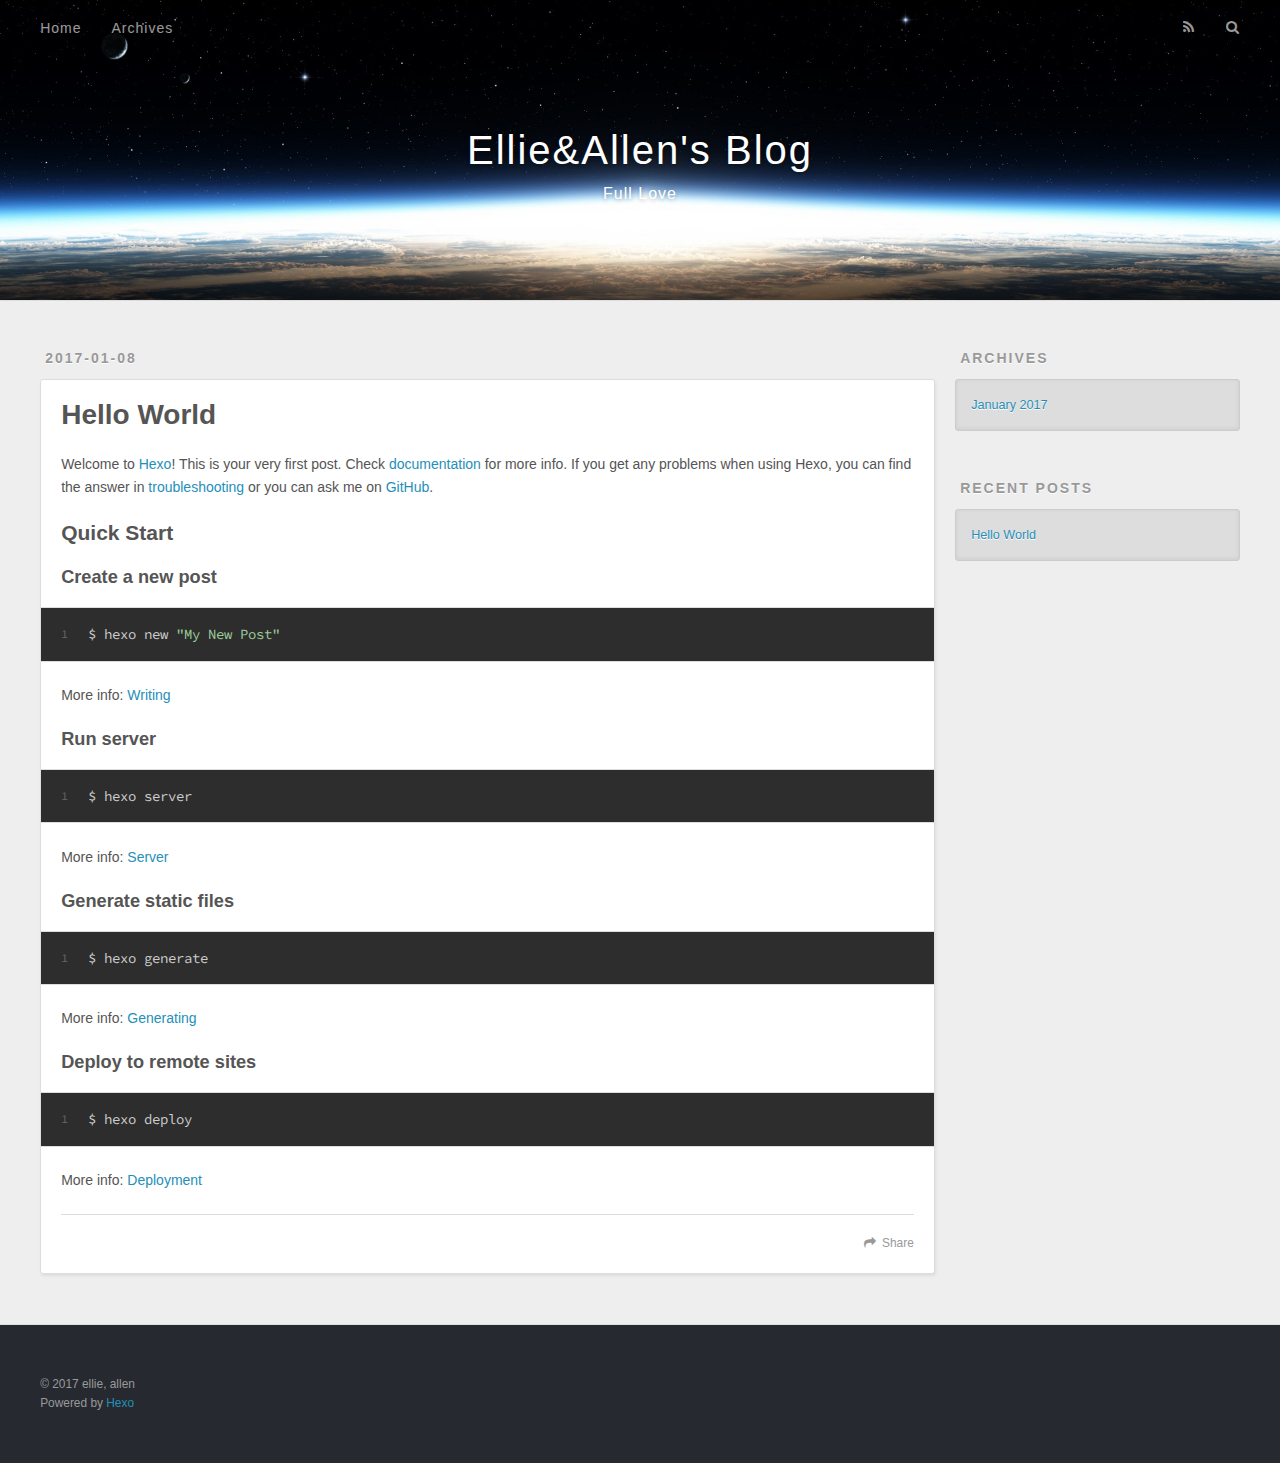
==== index.html @ e66a101f "Site updated: 2017-01-10 18:37:22" ====
<!DOCTYPE html>
<html>
<head>
  <meta charset="utf-8">
  
  <title>Ellie&amp;Allen&#39;s Blog</title>
  <meta name="viewport" content="width=device-width, initial-scale=1, maximum-scale=1">
  <meta property="og:type" content="website">
<meta property="og:title" content="Ellie&Allen's Blog">
<meta property="og:url" content="http://yoursite.com/index.html">
<meta property="og:site_name" content="Ellie&Allen's Blog">
<meta name="twitter:card" content="summary">
<meta name="twitter:title" content="Ellie&Allen's Blog">
  
    <link rel="alternate" href="/atom.xml" title="Ellie&amp;Allen&#39;s Blog" type="application/atom+xml">
  
  
    <link rel="icon" href="/favicon.png">
  
  
    <link href="//fonts.googleapis.com/css?family=Source+Code+Pro" rel="stylesheet" type="text/css">
  
  <link rel="stylesheet" href="/css/style.css">
  

</head>

<body>
  <div id="container">
    <div id="wrap">
      <header id="header">
  <div id="banner"></div>
  <div id="header-outer" class="outer">
    <div id="header-title" class="inner">
      <h1 id="logo-wrap">
        <a href="/" id="logo">Ellie&amp;Allen&#39;s Blog</a>
      </h1>
      
        <h2 id="subtitle-wrap">
          <a href="/" id="subtitle">Full Love</a>
        </h2>
      
    </div>
    <div id="header-inner" class="inner">
      <nav id="main-nav">
        <a id="main-nav-toggle" class="nav-icon"></a>
        
          <a class="main-nav-link" href="/">Home</a>
        
          <a class="main-nav-link" href="/archives">Archives</a>
        
      </nav>
      <nav id="sub-nav">
        
          <a id="nav-rss-link" class="nav-icon" href="/atom.xml" title="RSS Feed"></a>
        
        <a id="nav-search-btn" class="nav-icon" title="Search"></a>
      </nav>
      <div id="search-form-wrap">
        <form action="//google.com/search" method="get" accept-charset="UTF-8" class="search-form"><input type="search" name="q" results="0" class="search-form-input" placeholder="Search"><button type="submit" class="search-form-submit">&#xF002;</button><input type="hidden" name="sitesearch" value="http://yoursite.com"></form>
      </div>
    </div>
  </div>
</header>
      <div class="outer">
        <section id="main">
  
    <article id="post-hello-world" class="article article-type-post" itemscope itemprop="blogPost">
  <div class="article-meta">
    <a href="/2017/01/08/hello-world/" class="article-date">
  <time datetime="2017-01-08T15:16:52.842Z" itemprop="datePublished">2017-01-08</time>
</a>
    
  </div>
  <div class="article-inner">
    
    
      <header class="article-header">
        
  
    <h1 itemprop="name">
      <a class="article-title" href="/2017/01/08/hello-world/">Hello World</a>
    </h1>
  

      </header>
    
    <div class="article-entry" itemprop="articleBody">
      
        <p>Welcome to <a href="https://hexo.io/" target="_blank" rel="external">Hexo</a>! This is your very first post. Check <a href="https://hexo.io/docs/" target="_blank" rel="external">documentation</a> for more info. If you get any problems when using Hexo, you can find the answer in <a href="https://hexo.io/docs/troubleshooting.html" target="_blank" rel="external">troubleshooting</a> or you can ask me on <a href="https://github.com/hexojs/hexo/issues" target="_blank" rel="external">GitHub</a>.</p>
<h2 id="Quick-Start"><a href="#Quick-Start" class="headerlink" title="Quick Start"></a>Quick Start</h2><h3 id="Create-a-new-post"><a href="#Create-a-new-post" class="headerlink" title="Create a new post"></a>Create a new post</h3><figure class="highlight bash"><table><tr><td class="gutter"><pre><div class="line">1</div></pre></td><td class="code"><pre><div class="line">$ hexo new <span class="string">"My New Post"</span></div></pre></td></tr></table></figure>
<p>More info: <a href="https://hexo.io/docs/writing.html" target="_blank" rel="external">Writing</a></p>
<h3 id="Run-server"><a href="#Run-server" class="headerlink" title="Run server"></a>Run server</h3><figure class="highlight bash"><table><tr><td class="gutter"><pre><div class="line">1</div></pre></td><td class="code"><pre><div class="line">$ hexo server</div></pre></td></tr></table></figure>
<p>More info: <a href="https://hexo.io/docs/server.html" target="_blank" rel="external">Server</a></p>
<h3 id="Generate-static-files"><a href="#Generate-static-files" class="headerlink" title="Generate static files"></a>Generate static files</h3><figure class="highlight bash"><table><tr><td class="gutter"><pre><div class="line">1</div></pre></td><td class="code"><pre><div class="line">$ hexo generate</div></pre></td></tr></table></figure>
<p>More info: <a href="https://hexo.io/docs/generating.html" target="_blank" rel="external">Generating</a></p>
<h3 id="Deploy-to-remote-sites"><a href="#Deploy-to-remote-sites" class="headerlink" title="Deploy to remote sites"></a>Deploy to remote sites</h3><figure class="highlight bash"><table><tr><td class="gutter"><pre><div class="line">1</div></pre></td><td class="code"><pre><div class="line">$ hexo deploy</div></pre></td></tr></table></figure>
<p>More info: <a href="https://hexo.io/docs/deployment.html" target="_blank" rel="external">Deployment</a></p>

      
    </div>
    <footer class="article-footer">
      <a data-url="http://yoursite.com/2017/01/08/hello-world/" data-id="cixrd84s40000ako0neqao3ib" class="article-share-link">Share</a>
      
      
    </footer>
  </div>
  
</article>


  

</section>
        
          <aside id="sidebar">
  
    

  
    

  
    
  
    
  <div class="widget-wrap">
    <h3 class="widget-title">Archives</h3>
    <div class="widget">
      <ul class="archive-list"><li class="archive-list-item"><a class="archive-list-link" href="/archives/2017/01/">January 2017</a></li></ul>
    </div>
  </div>


  
    
  <div class="widget-wrap">
    <h3 class="widget-title">Recent Posts</h3>
    <div class="widget">
      <ul>
        
          <li>
            <a href="/2017/01/08/hello-world/">Hello World</a>
          </li>
        
      </ul>
    </div>
  </div>

  
</aside>
        
      </div>
      <footer id="footer">
  
  <div class="outer">
    <div id="footer-info" class="inner">
      &copy; 2017 ellie, allen<br>
      Powered by <a href="http://hexo.io/" target="_blank">Hexo</a>
    </div>
  </div>
</footer>
    </div>
    <nav id="mobile-nav">
  
    <a href="/" class="mobile-nav-link">Home</a>
  
    <a href="/archives" class="mobile-nav-link">Archives</a>
  
</nav>
    

<script src="//ajax.googleapis.com/ajax/libs/jquery/2.0.3/jquery.min.js"></script>


  <link rel="stylesheet" href="/fancybox/jquery.fancybox.css">
  <script src="/fancybox/jquery.fancybox.pack.js"></script>


<script src="/js/script.js"></script>

  </div>
</body>
</html>
---- css/style.css ----
body {
  width: 100%;
}
body:before,
body:after {
  content: "";
  display: table;
}
body:after {
  clear: both;
}
html,
body,
div,
span,
applet,
object,
iframe,
h1,
h2,
h3,
h4,
h5,
h6,
p,
blockquote,
pre,
a,
abbr,
acronym,
address,
big,
cite,
code,
del,
dfn,
em,
img,
ins,
kbd,
q,
s,
samp,
small,
strike,
strong,
sub,
sup,
tt,
var,
dl,
dt,
dd,
ol,
ul,
li,
fieldset,
form,
label,
legend,
table,
caption,
tbody,
tfoot,
thead,
tr,
th,
td {
  margin: 0;
  padding: 0;
  border: 0;
  outline: 0;
  font-weight: inherit;
  font-style: inherit;
  font-family: inherit;
  font-size: 100%;
  vertical-align: baseline;
}
body {
  line-height: 1;
  color: #000;
  background: #fff;
}
ol,
ul {
  list-style: none;
}
table {
  border-collapse: separate;
  border-spacing: 0;
  vertical-align: middle;
}
caption,
th,
td {
  text-align: left;
  font-weight: normal;
  vertical-align: middle;
}
a img {
  border: none;
}
input,
button {
  margin: 0;
  padding: 0;
}
input::-moz-focus-inner,
button::-moz-focus-inner {
  border: 0;
  padding: 0;
}
@font-face {
  font-family: FontAwesome;
  font-style: normal;
  font-weight: normal;
  src: url("fonts/fontawesome-webfont.eot?v=#4.0.3");
  src: url("fonts/fontawesome-webfont.eot?#iefix&v=#4.0.3") format("embedded-opentype"), url("fonts/fontawesome-webfont.woff?v=#4.0.3") format("woff"), url("fonts/fontawesome-webfont.ttf?v=#4.0.3") format("truetype"), url("fonts/fontawesome-webfont.svg#fontawesomeregular?v=#4.0.3") format("svg");
}
html,
body,
#container {
  height: 100%;
}
body {
  background: #eee;
  font: 14px "Helvetica Neue", Helvetica, Arial, sans-serif;
  -webkit-text-size-adjust: 100%;
}
.outer {
  max-width: 1220px;
  margin: 0 auto;
  padding: 0 20px;
}
.outer:before,
.outer:after {
  content: "";
  display: table;
}
.outer:after {
  clear: both;
}
.inner {
  display: inline;
  float: left;
  width: 98.33333333333333%;
  margin: 0 0.833333333333333%;
}
.left,
.alignleft {
  float: left;
}
.right,
.alignright {
  float: right;
}
.clear {
  clear: both;
}
#container {
  position: relative;
}
.mobile-nav-on {
  overflow: hidden;
}
#wrap {
  height: 100%;
  width: 100%;
  position: absolute;
  top: 0;
  left: 0;
  -webkit-transition: 0.2s ease-out;
  -moz-transition: 0.2s ease-out;
  -ms-transition: 0.2s ease-out;
  transition: 0.2s ease-out;
  z-index: 1;
  background: #eee;
}
.mobile-nav-on #wrap {
  left: 280px;
}
@media screen and (min-width: 768px) {
  #main {
    display: inline;
    float: left;
    width: 73.33333333333333%;
    margin: 0 0.833333333333333%;
  }
}
.article-date,
.article-category-link,
.archive-year,
.widget-title {
  text-decoration: none;
  text-transform: uppercase;
  letter-spacing: 2px;
  color: #999;
  margin-bottom: 1em;
  margin-left: 5px;
  line-height: 1em;
  text-shadow: 0 1px #fff;
  font-weight: bold;
}
.article-inner,
.archive-article-inner {
  background: #fff;
  -webkit-box-shadow: 1px 2px 3px #ddd;
  box-shadow: 1px 2px 3px #ddd;
  border: 1px solid #ddd;
  border-radius: 3px;
}
.article-entry h1,
.widget h1 {
  font-size: 2em;
}
.article-entry h2,
.widget h2 {
  font-size: 1.5em;
}
.article-entry h3,
.widget h3 {
  font-size: 1.3em;
}
.article-entry h4,
.widget h4 {
  font-size: 1.2em;
}
.article-entry h5,
.widget h5 {
  font-size: 1em;
}
.article-entry h6,
.widget h6 {
  font-size: 1em;
  color: #999;
}
.article-entry hr,
.widget hr {
  border: 1px dashed #ddd;
}
.article-entry strong,
.widget strong {
  font-weight: bold;
}
.article-entry em,
.widget em,
.article-entry cite,
.widget cite {
  font-style: italic;
}
.article-entry sup,
.widget sup,
.article-entry sub,
.widget sub {
  font-size: 0.75em;
  line-height: 0;
  position: relative;
  vertical-align: baseline;
}
.article-entry sup,
.widget sup {
  top: -0.5em;
}
.article-entry sub,
.widget sub {
  bottom: -0.2em;
}
.article-entry small,
.widget small {
  font-size: 0.85em;
}
.article-entry acronym,
.widget acronym,
.article-entry abbr,
.widget abbr {
  border-bottom: 1px dotted;
}
.article-entry ul,
.widget ul,
.article-entry ol,
.widget ol,
.article-entry dl,
.widget dl {
  margin: 0 20px;
  line-height: 1.6em;
}
.article-entry ul ul,
.widget ul ul,
.article-entry ol ul,
.widget ol ul,
.article-entry ul ol,
.widget ul ol,
.article-entry ol ol,
.widget ol ol {
  margin-top: 0;
  margin-bottom: 0;
}
.article-entry ul,
.widget ul {
  list-style: disc;
}
.article-entry ol,
.widget ol {
  list-style: decimal;
}
.article-entry dt,
.widget dt {
  font-weight: bold;
}
#header {
  height: 300px;
  position: relative;
  border-bottom: 1px solid #ddd;
}
#header:before,
#header:after {
  content: "";
  position: absolute;
  left: 0;
  right: 0;
  height: 40px;
}
#header:before {
  top: 0;
  background: -webkit-linear-gradient(rgba(0,0,0,0.2), transparent);
  background: -moz-linear-gradient(rgba(0,0,0,0.2), transparent);
  background: -ms-linear-gradient(rgba(0,0,0,0.2), transparent);
  background: linear-gradient(rgba(0,0,0,0.2), transparent);
}
#header:after {
  bottom: 0;
  background: -webkit-linear-gradient(transparent, rgba(0,0,0,0.2));
  background: -moz-linear-gradient(transparent, rgba(0,0,0,0.2));
  background: -ms-linear-gradient(transparent, rgba(0,0,0,0.2));
  background: linear-gradient(transparent, rgba(0,0,0,0.2));
}
#header-outer {
  height: 100%;
  position: relative;
}
#header-inner {
  position: relative;
  overflow: hidden;
}
#banner {
  position: absolute;
  top: 0;
  left: 0;
  width: 100%;
  height: 100%;
  background: url("images/banner.jpg") center #000;
  -webkit-background-size: cover;
  -moz-background-size: cover;
  background-size: cover;
  z-index: -1;
}
#header-title {
  text-align: center;
  height: 40px;
  position: absolute;
  top: 50%;
  left: 0;
  margin-top: -20px;
}
#logo,
#subtitle {
  text-decoration: none;
  color: #fff;
  font-weight: 300;
  text-shadow: 0 1px 4px rgba(0,0,0,0.3);
}
#logo {
  font-size: 40px;
  line-height: 40px;
  letter-spacing: 2px;
}
#subtitle {
  font-size: 16px;
  line-height: 16px;
  letter-spacing: 1px;
}
#subtitle-wrap {
  margin-top: 16px;
}
#main-nav {
  float: left;
  margin-left: -15px;
}
.nav-icon,
.main-nav-link {
  float: left;
  color: #fff;
  opacity: 0.6;
  text-decoration: none;
  text-shadow: 0 1px rgba(0,0,0,0.2);
  -webkit-transition: opacity 0.2s;
  -moz-transition: opacity 0.2s;
  -ms-transition: opacity 0.2s;
  transition: opacity 0.2s;
  display: block;
  padding: 20px 15px;
}
.nav-icon:hover,
.main-nav-link:hover {
  opacity: 1;
}
.nav-icon {
  font-family: FontAwesome;
  text-align: center;
  font-size: 14px;
  width: 14px;
  height: 14px;
  padding: 20px 15px;
  position: relative;
  cursor: pointer;
}
.main-nav-link {
  font-weight: 300;
  letter-spacing: 1px;
}
@media screen and (max-width: 479px) {
  .main-nav-link {
    display: none;
  }
}
#main-nav-toggle {
  display: none;
}
#main-nav-toggle:before {
  content: "\f0c9";
}
@media screen and (max-width: 479px) {
  #main-nav-toggle {
    display: block;
  }
}
#sub-nav {
  float: right;
  margin-right: -15px;
}
#nav-rss-link:before {
  content: "\f09e";
}
#nav-search-btn:before {
  content: "\f002";
}
#search-form-wrap {
  position: absolute;
  top: 15px;
  width: 150px;
  height: 30px;
  right: -150px;
  opacity: 0;
  -webkit-transition: 0.2s ease-out;
  -moz-transition: 0.2s ease-out;
  -ms-transition: 0.2s ease-out;
  transition: 0.2s ease-out;
}
#search-form-wrap.on {
  opacity: 1;
  right: 0;
}
@media screen and (max-width: 479px) {
  #search-form-wrap {
    width: 100%;
    right: -100%;
  }
}
.search-form {
  position: absolute;
  top: 0;
  left: 0;
  right: 0;
  background: #fff;
  padding: 5px 15px;
  border-radius: 15px;
  -webkit-box-shadow: 0 0 10px rgba(0,0,0,0.3);
  box-shadow: 0 0 10px rgba(0,0,0,0.3);
}
.search-form-input {
  border: none;
  background: none;
  color: #555;
  width: 100%;
  font: 13px "Helvetica Neue", Helvetica, Arial, sans-serif;
  outline: none;
}
.search-form-input::-webkit-search-results-decoration,
.search-form-input::-webkit-search-cancel-button {
  -webkit-appearance: none;
}
.search-form-submit {
  position: absolute;
  top: 50%;
  right: 10px;
  margin-top: -7px;
  font: 13px FontAwesome;
  border: none;
  background: none;
  color: #bbb;
  cursor: pointer;
}
.search-form-submit:hover,
.search-form-submit:focus {
  color: #777;
}
.article {
  margin: 50px 0;
}
.article-inner {
  overflow: hidden;
}
.article-meta:before,
.article-meta:after {
  content: "";
  display: table;
}
.article-meta:after {
  clear: both;
}
.article-date {
  float: left;
}
.article-category {
  float: left;
  line-height: 1em;
  color: #ccc;
  text-shadow: 0 1px #fff;
  margin-left: 8px;
}
.article-category:before {
  content: "\2022";
}
.article-category-link {
  margin: 0 12px 1em;
}
.article-header {
  padding: 20px 20px 0;
}
.article-title {
  text-decoration: none;
  font-size: 2em;
  font-weight: bold;
  color: #555;
  line-height: 1.1em;
  -webkit-transition: color 0.2s;
  -moz-transition: color 0.2s;
  -ms-transition: color 0.2s;
  transition: color 0.2s;
}
a.article-title:hover {
  color: #258fb8;
}
.article-entry {
  color: #555;
  padding: 0 20px;
}
.article-entry:before,
.article-entry:after {
  content: "";
  display: table;
}
.article-entry:after {
  clear: both;
}
.article-entry p,
.article-entry table {
  line-height: 1.6em;
  margin: 1.6em 0;
}
.article-entry h1,
.article-entry h2,
.article-entry h3,
.article-entry h4,
.article-entry h5,
.article-entry h6 {
  font-weight: bold;
}
.article-entry h1,
.article-entry h2,
.article-entry h3,
.article-entry h4,
.article-entry h5,
.article-entry h6 {
  line-height: 1.1em;
  margin: 1.1em 0;
}
.article-entry a {
  color: #258fb8;
  text-decoration: none;
}
.article-entry a:hover {
  text-decoration: underline;
}
.article-entry ul,
.article-entry ol,
.article-entry dl {
  margin-top: 1.6em;
  margin-bottom: 1.6em;
}
.article-entry img,
.article-entry video {
  max-width: 100%;
  height: auto;
  display: block;
  margin: auto;
}
.article-entry iframe {
  border: none;
}
.article-entry table {
  width: 100%;
  border-collapse: collapse;
  border-spacing: 0;
}
.article-entry th {
  font-weight: bold;
  border-bottom: 3px solid #ddd;
  padding-bottom: 0.5em;
}
.article-entry td {
  border-bottom: 1px solid #ddd;
  padding: 10px 0;
}
.article-entry blockquote {
  font-family: Georgia, "Times New Roman", serif;
  font-size: 1.4em;
  margin: 1.6em 20px;
  text-align: center;
}
.article-entry blockquote footer {
  font-size: 14px;
  margin: 1.6em 0;
  font-family: "Helvetica Neue", Helvetica, Arial, sans-serif;
}
.article-entry blockquote footer cite:before {
  content: "—";
  padding: 0 0.5em;
}
.article-entry .pullquote {
  text-align: left;
  width: 45%;
  margin: 0;
}
.article-entry .pullquote.left {
  margin-left: 0.5em;
  margin-right: 1em;
}
.article-entry .pullquote.right {
  margin-right: 0.5em;
  margin-left: 1em;
}
.article-entry .caption {
  color: #999;
  display: block;
  font-size: 0.9em;
  margin-top: 0.5em;
  position: relative;
  text-align: center;
}
.article-entry .video-container {
  position: relative;
  padding-top: 56.25%;
  height: 0;
  overflow: hidden;
}
.article-entry .video-container iframe,
.article-entry .video-container object,
.article-entry .video-container embed {
  position: absolute;
  top: 0;
  left: 0;
  width: 100%;
  height: 100%;
  margin-top: 0;
}
.article-more-link a {
  display: inline-block;
  line-height: 1em;
  padding: 6px 15px;
  border-radius: 15px;
  background: #eee;
  color: #999;
  text-shadow: 0 1px #fff;
  text-decoration: none;
}
.article-more-link a:hover {
  background: #258fb8;
  color: #fff;
  text-decoration: none;
  text-shadow: 0 1px #1e7293;
}
.article-footer {
  font-size: 0.85em;
  line-height: 1.6em;
  border-top: 1px solid #ddd;
  padding-top: 1.6em;
  margin: 0 20px 20px;
}
.article-footer:before,
.article-footer:after {
  content: "";
  display: table;
}
.article-footer:after {
  clear: both;
}
.article-footer a {
  color: #999;
  text-decoration: none;
}
.article-footer a:hover {
  color: #555;
}
.article-tag-list-item {
  float: left;
  margin-right: 10px;
}
.article-tag-list-link:before {
  content: "#";
}
.article-comment-link {
  float: right;
}
.article-comment-link:before {
  content: "\f075";
  font-family: FontAwesome;
  padding-right: 8px;
}
.article-share-link {
  cursor: pointer;
  float: right;
  margin-left: 20px;
}
.article-share-link:before {
  content: "\f064";
  font-family: FontAwesome;
  padding-right: 6px;
}
#article-nav {
  position: relative;
}
#article-nav:before,
#article-nav:after {
  content: "";
  display: table;
}
#article-nav:after {
  clear: both;
}
@media screen and (min-width: 768px) {
  #article-nav {
    margin: 50px 0;
  }
  #article-nav:before {
    width: 8px;
    height: 8px;
    position: absolute;
    top: 50%;
    left: 50%;
    margin-top: -4px;
    margin-left: -4px;
    content: "";
    border-radius: 50%;
    background: #ddd;
    -webkit-box-shadow: 0 1px 2px #fff;
    box-shadow: 0 1px 2px #fff;
  }
}
.article-nav-link-wrap {
  text-decoration: none;
  text-shadow: 0 1px #fff;
  color: #999;
  -webkit-box-sizing: border-box;
  -moz-box-sizing: border-box;
  box-sizing: border-box;
  margin-top: 50px;
  text-align: center;
  display: block;
}
.article-nav-link-wrap:hover {
  color: #555;
}
@media screen and (min-width: 768px) {
  .article-nav-link-wrap {
    width: 50%;
    margin-top: 0;
  }
}
@media screen and (min-width: 768px) {
  #article-nav-newer {
    float: left;
    text-align: right;
    padding-right: 20px;
  }
}
@media screen and (min-width: 768px) {
  #article-nav-older {
    float: right;
    text-align: left;
    padding-left: 20px;
  }
}
.article-nav-caption {
  text-transform: uppercase;
  letter-spacing: 2px;
  color: #ddd;
  line-height: 1em;
  font-weight: bold;
}
#article-nav-newer .article-nav-caption {
  margin-right: -2px;
}
.article-nav-title {
  font-size: 0.85em;
  line-height: 1.6em;
  margin-top: 0.5em;
}
.article-share-box {
  position: absolute;
  display: none;
  background: #fff;
  -webkit-box-shadow: 1px 2px 10px rgba(0,0,0,0.2);
  box-shadow: 1px 2px 10px rgba(0,0,0,0.2);
  border-radius: 3px;
  margin-left: -145px;
  overflow: hidden;
  z-index: 1;
}
.article-share-box.on {
  display: block;
}
.article-share-input {
  width: 100%;
  background: none;
  -webkit-box-sizing: border-box;
  -moz-box-sizing: border-box;
  box-sizing: border-box;
  font: 14px "Helvetica Neue", Helvetica, Arial, sans-serif;
  padding: 0 15px;
  color: #555;
  outline: none;
  border: 1px solid #ddd;
  border-radius: 3px 3px 0 0;
  height: 36px;
  line-height: 36px;
}
.article-share-links {
  background: #eee;
}
.article-share-links:before,
.article-share-links:after {
  content: "";
  display: table;
}
.article-share-links:after {
  clear: both;
}
.article-share-twitter,
.article-share-facebook,
.article-share-pinterest,
.article-share-google {
  width: 50px;
  height: 36px;
  display: block;
  float: left;
  position: relative;
  color: #999;
  text-shadow: 0 1px #fff;
}
.article-share-twitter:before,
.article-share-facebook:before,
.article-share-pinterest:before,
.article-share-google:before {
  font-size: 20px;
  font-family: FontAwesome;
  width: 20px;
  height: 20px;
  position: absolute;
  top: 50%;
  left: 50%;
  margin-top: -10px;
  margin-left: -10px;
  text-align: center;
}
.article-share-twitter:hover,
.article-share-facebook:hover,
.article-share-pinterest:hover,
.article-share-google:hover {
  color: #fff;
}
.article-share-twitter:before {
  content: "\f099";
}
.article-share-twitter:hover {
  background: #00aced;
  text-shadow: 0 1px #008abe;
}
.article-share-facebook:before {
  content: "\f09a";
}
.article-share-facebook:hover {
  background: #3b5998;
  text-shadow: 0 1px #2f477a;
}
.article-share-pinterest:before {
  content: "\f0d2";
}
.article-share-pinterest:hover {
  background: #cb2027;
  text-shadow: 0 1px #a21a1f;
}
.article-share-google:before {
  content: "\f0d5";
}
.article-share-google:hover {
  background: #dd4b39;
  text-shadow: 0 1px #be3221;
}
.article-gallery {
  background: #000;
  position: relative;
}
.article-gallery-photos {
  position: relative;
  overflow: hidden;
}
.article-gallery-img {
  display: none;
  max-width: 100%;
}
.article-gallery-img:first-child {
  display: block;
}
.article-gallery-img.loaded {
  position: absolute;
  display: block;
}
.article-gallery-img img {
  display: block;
  max-width: 100%;
  margin: 0 auto;
}
#comments {
  background: #fff;
  -webkit-box-shadow: 1px 2px 3px #ddd;
  box-shadow: 1px 2px 3px #ddd;
  padding: 20px;
  border: 1px solid #ddd;
  border-radius: 3px;
  margin: 50px 0;
}
#comments a {
  color: #258fb8;
}
.archives-wrap {
  margin: 50px 0;
}
.archives:before,
.archives:after {
  content: "";
  display: table;
}
.archives:after {
  clear: both;
}
.archive-year-wrap {
  margin-bottom: 1em;
}
.archives {
  -webkit-column-gap: 10px;
  -moz-column-gap: 10px;
  column-gap: 10px;
}
@media screen and (min-width: 480px) and (max-width: 767px) {
  .archives {
    -webkit-column-count: 2;
    -moz-column-count: 2;
    column-count: 2;
  }
}
@media screen and (min-width: 768px) {
  .archives {
    -webkit-column-count: 3;
    -moz-column-count: 3;
    column-count: 3;
  }
}
.archive-article {
  -webkit-column-break-inside: avoid;
  page-break-inside: avoid;
  overflow: hidden;
  break-inside: avoid-column;
}
.archive-article-inner {
  padding: 10px;
  margin-bottom: 15px;
}
.archive-article-title {
  text-decoration: none;
  font-weight: bold;
  color: #555;
  -webkit-transition: color 0.2s;
  -moz-transition: color 0.2s;
  -ms-transition: color 0.2s;
  transition: color 0.2s;
  line-height: 1.6em;
}
.archive-article-title:hover {
  color: #258fb8;
}
.archive-article-footer {
  margin-top: 1em;
}
.archive-article-date {
  color: #999;
  text-decoration: none;
  font-size: 0.85em;
  line-height: 1em;
  margin-bottom: 0.5em;
  display: block;
}
#page-nav {
  margin: 50px auto;
  background: #fff;
  -webkit-box-shadow: 1px 2px 3px #ddd;
  box-shadow: 1px 2px 3px #ddd;
  border: 1px solid #ddd;
  border-radius: 3px;
  text-align: center;
  color: #999;
  overflow: hidden;
}
#page-nav:before,
#page-nav:after {
  content: "";
  display: table;
}
#page-nav:after {
  clear: both;
}
#page-nav a,
#page-nav span {
  padding: 10px 20px;
  line-height: 1;
  height: 2ex;
}
#page-nav a {
  color: #999;
  text-decoration: none;
}
#page-nav a:hover {
  background: #999;
  color: #fff;
}
#page-nav .prev {
  float: left;
}
#page-nav .next {
  float: right;
}
#page-nav .page-number {
  display: inline-block;
}
@media screen and (max-width: 479px) {
  #page-nav .page-number {
    display: none;
  }
}
#page-nav .current {
  color: #555;
  font-weight: bold;
}
#page-nav .space {
  color: #ddd;
}
#footer {
  background: #262a30;
  padding: 50px 0;
  border-top: 1px solid #ddd;
  color: #999;
}
#footer a {
  color: #258fb8;
  text-decoration: none;
}
#footer a:hover {
  text-decoration: underline;
}
#footer-info {
  line-height: 1.6em;
  font-size: 0.85em;
}
.article-entry pre,
.article-entry .highlight {
  background: #2d2d2d;
  margin: 0 -20px;
  padding: 15px 20px;
  border-style: solid;
  border-color: #ddd;
  border-width: 1px 0;
  overflow: auto;
  color: #ccc;
  line-height: 22.400000000000002px;
}
.article-entry .highlight .gutter pre,
.article-entry .gist .gist-file .gist-data .line-numbers {
  color: #666;
  font-size: 0.85em;
}
.article-entry pre,
.article-entry code {
  font-family: "Source Code Pro", Consolas, Monaco, Menlo, Consolas, monospace;
}
.article-entry code {
  background: #eee;
  text-shadow: 0 1px #fff;
  padding: 0 0.3em;
}
.article-entry pre code {
  background: none;
  text-shadow: none;
  padding: 0;
}
.article-entry .highlight pre {
  border: none;
  margin: 0;
  padding: 0;
}
.article-entry .highlight table {
  margin: 0;
  width: auto;
}
.article-entry .highlight td {
  border: none;
  padding: 0;
}
.article-entry .highlight figcaption {
  font-size: 0.85em;
  color: #999;
  line-height: 1em;
  margin-bottom: 1em;
}
.article-entry .highlight figcaption:before,
.article-entry .highlight figcaption:after {
  content: "";
  display: table;
}
.article-entry .highlight figcaption:after {
  clear: both;
}
.article-entry .highlight figcaption a {
  float: right;
}
.article-entry .highlight .gutter pre {
  text-align: right;
  padding-right: 20px;
}
.article-entry .highlight .line {
  height: 22.400000000000002px;
}
.article-entry .highlight .line.marked {
  background: #515151;
}
.article-entry .gist {
  margin: 0 -20px;
  border-style: solid;
  border-color: #ddd;
  border-width: 1px 0;
  background: #2d2d2d;
  padding: 15px 20px 15px 0;
}
.article-entry .gist .gist-file {
  border: none;
  font-family: "Source Code Pro", Consolas, Monaco, Menlo, Consolas, monospace;
  margin: 0;
}
.article-entry .gist .gist-file .gist-data {
  background: none;
  border: none;
}
.article-entry .gist .gist-file .gist-data .line-numbers {
  background: none;
  border: none;
  padding: 0 20px 0 0;
}
.article-entry .gist .gist-file .gist-data .line-data {
  padding: 0 !important;
}
.article-entry .gist .gist-file .highlight {
  margin: 0;
  padding: 0;
  border: none;
}
.article-entry .gist .gist-file .gist-meta {
  background: #2d2d2d;
  color: #999;
  font: 0.85em "Helvetica Neue", Helvetica, Arial, sans-serif;
  text-shadow: 0 0;
  padding: 0;
  margin-top: 1em;
  margin-left: 20px;
}
.article-entry .gist .gist-file .gist-meta a {
  color: #258fb8;
  font-weight: normal;
}
.article-entry .gist .gist-file .gist-meta a:hover {
  text-decoration: underline;
}
pre .comment,
pre .title {
  color: #999;
}
pre .variable,
pre .attribute,
pre .tag,
pre .regexp,
pre .ruby .constant,
pre .xml .tag .title,
pre .xml .pi,
pre .xml .doctype,
pre .html .doctype,
pre .css .id,
pre .css .class,
pre .css .pseudo {
  color: #f2777a;
}
pre .number,
pre .preprocessor,
pre .built_in,
pre .literal,
pre .params,
pre .constant {
  color: #f99157;
}
pre .class,
pre .ruby .class .title,
pre .css .rules .attribute {
  color: #9c9;
}
pre .string,
pre .value,
pre .inheritance,
pre .header,
pre .ruby .symbol,
pre .xml .cdata {
  color: #9c9;
}
pre .css .hexcolor {
  color: #6cc;
}
pre .function,
pre .python .decorator,
pre .python .title,
pre .ruby .function .title,
pre .ruby .title .keyword,
pre .perl .sub,
pre .javascript .title,
pre .coffeescript .title {
  color: #69c;
}
pre .keyword,
pre .javascript .function {
  color: #c9c;
}
@media screen and (max-width: 479px) {
  #mobile-nav {
    position: absolute;
    top: 0;
    left: 0;
    width: 280px;
    height: 100%;
    background: #191919;
    border-right: 1px solid #fff;
  }
}
@media screen and (max-width: 479px) {
  .mobile-nav-link {
    display: block;
    color: #999;
    text-decoration: none;
    padding: 15px 20px;
    font-weight: bold;
  }
  .mobile-nav-link:hover {
    color: #fff;
  }
}
@media screen and (min-width: 768px) {
  #sidebar {
    display: inline;
    float: left;
    width: 23.333333333333332%;
    margin: 0 0.833333333333333%;
  }
}
.widget-wrap {
  margin: 50px 0;
}
.widget {
  color: #777;
  text-shadow: 0 1px #fff;
  background: #ddd;
  -webkit-box-shadow: 0 -1px 4px #ccc inset;
  box-shadow: 0 -1px 4px #ccc inset;
  border: 1px solid #ccc;
  padding: 15px;
  border-radius: 3px;
}
.widget a {
  color: #258fb8;
  text-decoration: none;
}
.widget a:hover {
  text-decoration: underline;
}
.widget ul ul,
.widget ol ul,
.widget dl ul,
.widget ul ol,
.widget ol ol,
.widget dl ol,
.widget ul dl,
.widget ol dl,
.widget dl dl {
  margin-left: 15px;
  list-style: disc;
}
.widget {
  line-height: 1.6em;
  word-wrap: break-word;
  font-size: 0.9em;
}
.widget ul,
.widget ol {
  list-style: none;
  margin: 0;
}
.widget ul ul,
.widget ol ul,
.widget ul ol,
.widget ol ol {
  margin: 0 20px;
}
.widget ul ul,
.widget ol ul {
  list-style: disc;
}
.widget ul ol,
.widget ol ol {
  list-style: decimal;
}
.category-list-count,
.tag-list-count,
.archive-list-count {
  padding-left: 5px;
  color: #999;
  font-size: 0.85em;
}
.category-list-count:before,
.tag-list-count:before,
.archive-list-count:before {
  content: "(";
}
.category-list-count:after,
.tag-list-count:after,
.archive-list-count:after {
  content: ")";
}
.tagcloud a {
  margin-right: 5px;
  display: inline-block;
}
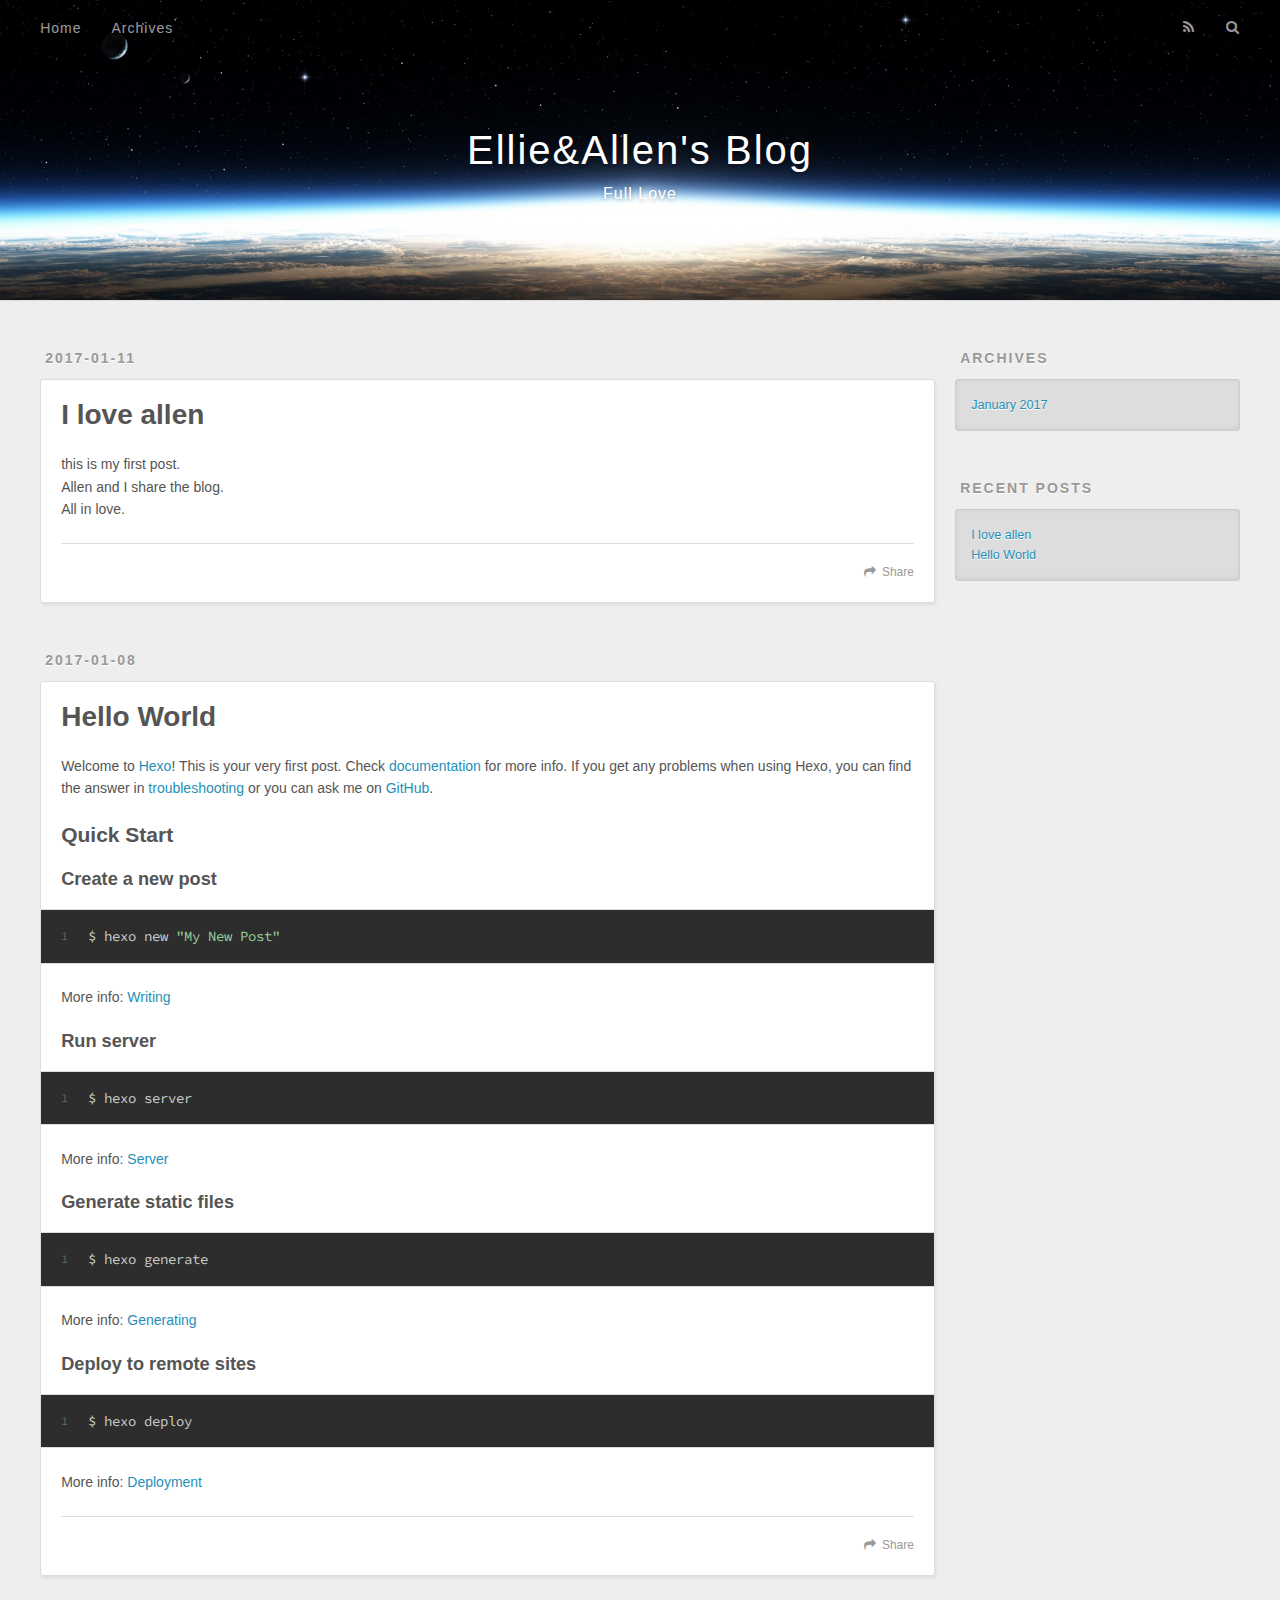
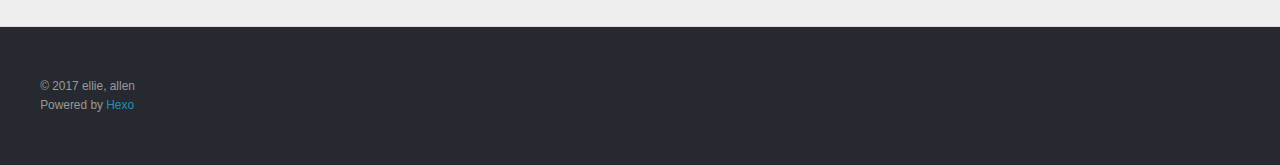
==== commit 25b85bd8: "Site updated: 2017-01-11 16:25:06" ====
--- a/index.html
+++ b/index.html
@@ -65,6 +65,43 @@
       <div class="outer">
         <section id="main">
   
+    <article id="post-I-love-allen" class="article article-type-post" itemscope itemprop="blogPost">
+  <div class="article-meta">
+    <a href="/2017/01/11/I-love-allen/" class="article-date">
+  <time datetime="2017-01-11T08:04:00.131Z" itemprop="datePublished">2017-01-11</time>
+</a>
+    
+  </div>
+  <div class="article-inner">
+    
+    
+      <header class="article-header">
+        
+  
+    <h1 itemprop="name">
+      <a class="article-title" href="/2017/01/11/I-love-allen/">I love allen</a>
+    </h1>
+  
+
+      </header>
+    
+    <div class="article-entry" itemprop="articleBody">
+      
+        <p>this is my first post.<br>Allen and I share the blog.<br>All in love.</p>
+
+      
+    </div>
+    <footer class="article-footer">
+      <a data-url="http://yoursite.com/2017/01/11/I-love-allen/" data-id="cixsod3kj000084o0llwhiump" class="article-share-link">Share</a>
+      
+      
+    </footer>
+  </div>
+  
+</article>
+
+
+  
     <article id="post-hello-world" class="article article-type-post" itemscope itemprop="blogPost">
   <div class="article-meta">
     <a href="/2017/01/08/hello-world/" class="article-date">
@@ -100,7 +137,7 @@
       
     </div>
     <footer class="article-footer">
-      <a data-url="http://yoursite.com/2017/01/08/hello-world/" data-id="cixrd84s40000ako0neqao3ib" class="article-share-link">Share</a>
+      <a data-url="http://yoursite.com/2017/01/08/hello-world/" data-id="cixsod3lf000184o079e9yhbp" class="article-share-link">Share</a>
       
       
     </footer>
@@ -140,6 +177,10 @@
       <ul>
         
           <li>
+            <a href="/2017/01/11/I-love-allen/">I love allen</a>
+          </li>
+        
+          <li>
             <a href="/2017/01/08/hello-world/">Hello World</a>
           </li>
         
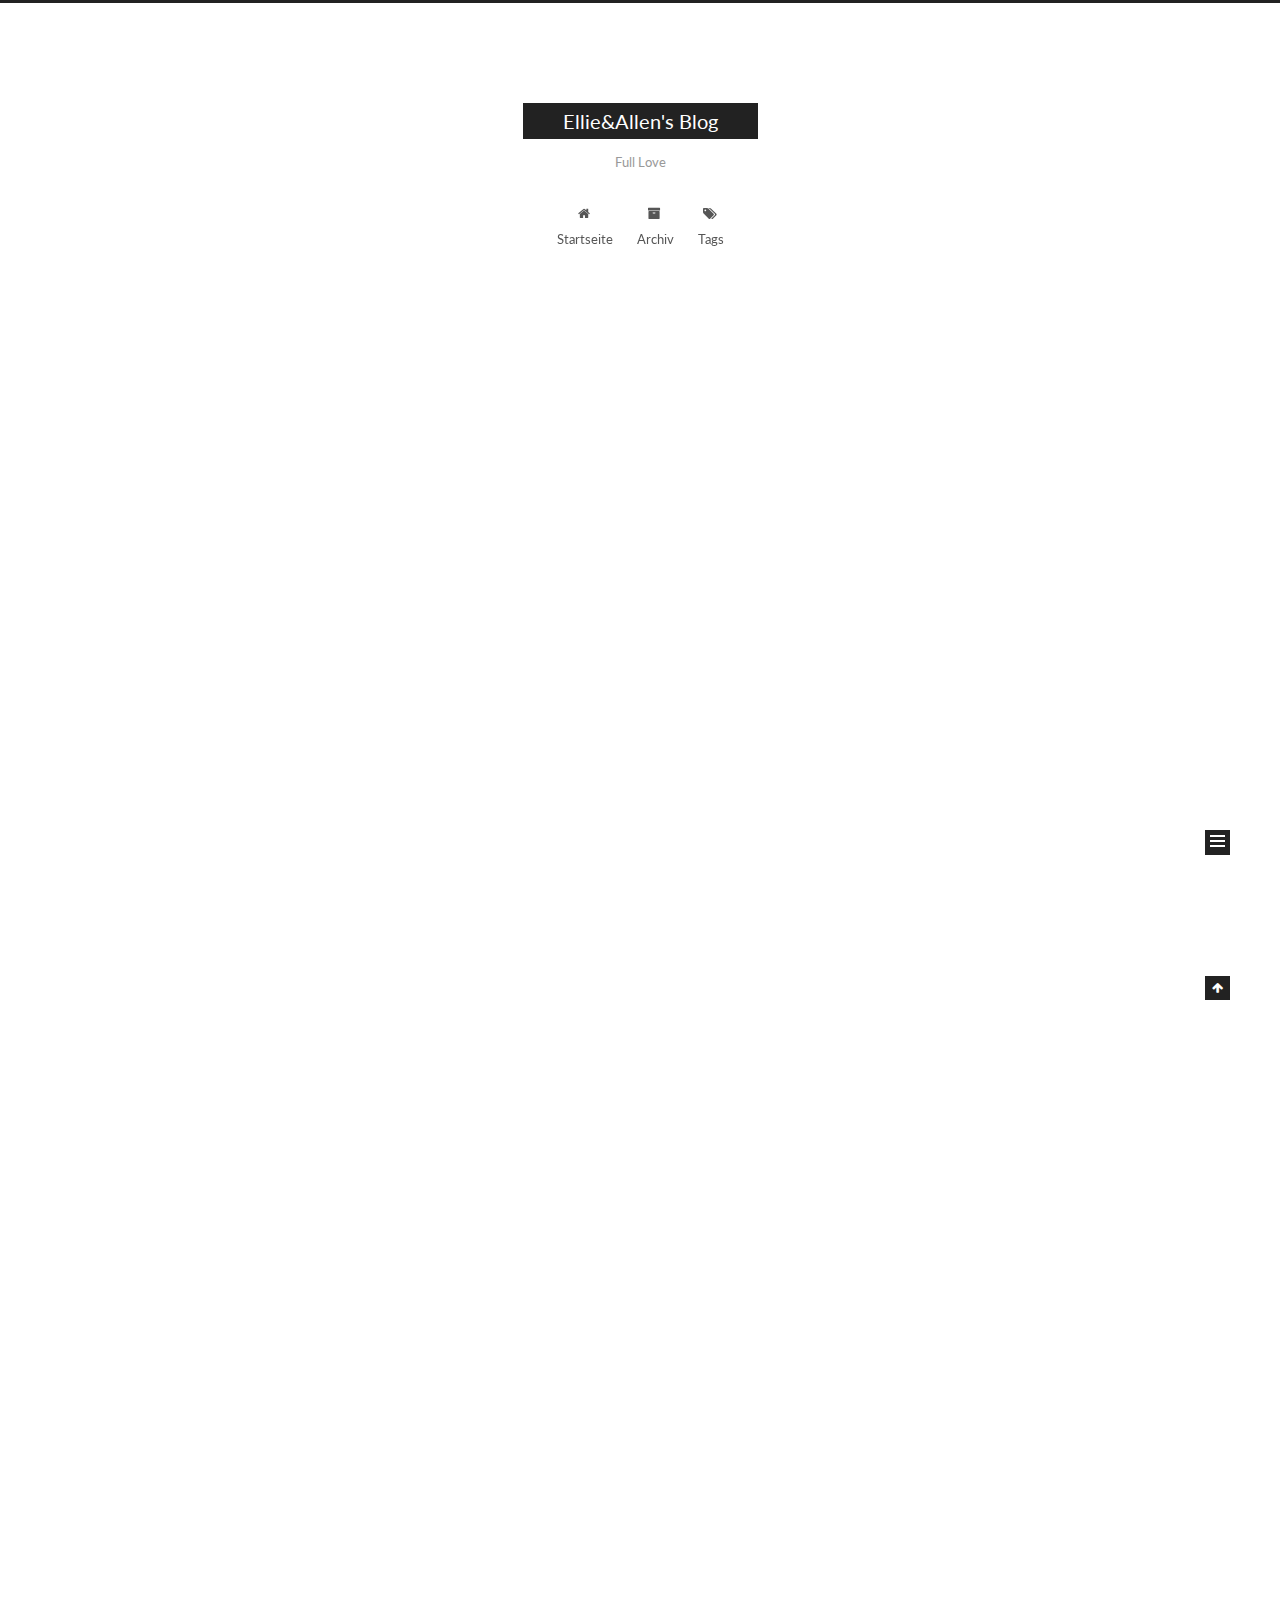
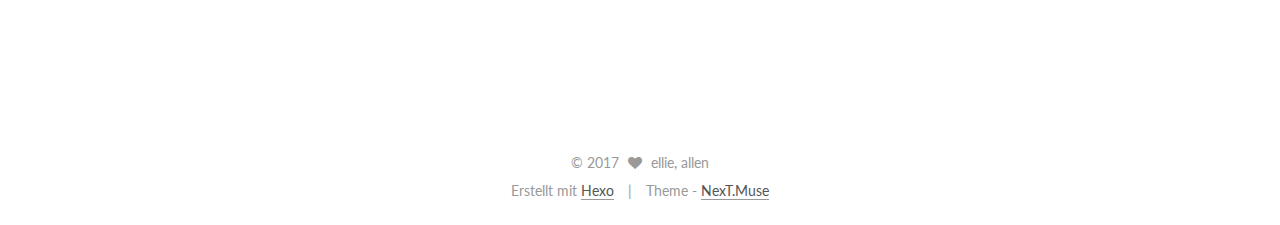
==== commit d80ef9a6: "Site updated: 2017-01-11 16:27:58" ====
--- a/index.html
+++ b/index.html
@@ -1,130 +1,443 @@
-<!DOCTYPE html>
-<html>
+<!doctype html>
+
+
+
+  
+
+
+<html class="theme-next muse use-motion" lang="">
 <head>
-  <meta charset="utf-8">
-  
-  <title>Ellie&amp;Allen&#39;s Blog</title>
-  <meta name="viewport" content="width=device-width, initial-scale=1, maximum-scale=1">
-  <meta property="og:type" content="website">
+  <meta charset="UTF-8"/>
+<meta http-equiv="X-UA-Compatible" content="IE=edge" />
+<meta name="viewport" content="width=device-width, initial-scale=1, maximum-scale=1"/>
+
+
+
+<meta http-equiv="Cache-Control" content="no-transform" />
+<meta http-equiv="Cache-Control" content="no-siteapp" />
+
+
+
+
+
+
+
+
+
+
+
+
+  
+  
+  <link href="/lib/fancybox/source/jquery.fancybox.css?v=2.1.5" rel="stylesheet" type="text/css" />
+
+
+
+
+  
+  
+  
+  
+
+  
+    
+    
+  
+
+  
+
+  
+
+  
+
+  
+
+  
+    
+    
+    <link href="//fonts.googleapis.com/css?family=Lato:300,300italic,400,400italic,700,700italic&subset=latin,latin-ext" rel="stylesheet" type="text/css">
+  
+
+
+
+
+
+
+<link href="/lib/font-awesome/css/font-awesome.min.css?v=4.6.2" rel="stylesheet" type="text/css" />
+
+<link href="/css/main.css?v=5.1.0" rel="stylesheet" type="text/css" />
+
+
+  <meta name="keywords" content="Hexo, NexT" />
+
+
+
+
+
+
+
+
+  <link rel="shortcut icon" type="image/x-icon" href="/favicon.ico?v=5.1.0" />
+
+
+
+
+
+
+<meta property="og:type" content="website">
 <meta property="og:title" content="Ellie&Allen's Blog">
 <meta property="og:url" content="http://yoursite.com/index.html">
 <meta property="og:site_name" content="Ellie&Allen's Blog">
 <meta name="twitter:card" content="summary">
 <meta name="twitter:title" content="Ellie&Allen's Blog">
-  
-    <link rel="alternate" href="/atom.xml" title="Ellie&amp;Allen&#39;s Blog" type="application/atom+xml">
-  
-  
-    <link rel="icon" href="/favicon.png">
-  
-  
-    <link href="//fonts.googleapis.com/css?family=Source+Code+Pro" rel="stylesheet" type="text/css">
-  
-  <link rel="stylesheet" href="/css/style.css">
-  
-
+
+
+
+<script type="text/javascript" id="hexo.configurations">
+  var NexT = window.NexT || {};
+  var CONFIG = {
+    root: '/',
+    scheme: 'Muse',
+    sidebar: {"position":"left","display":"post"},
+    fancybox: true,
+    motion: true,
+    duoshuo: {
+      userId: '0',
+      author: 'Author'
+    },
+    algolia: {
+      applicationID: '',
+      apiKey: '',
+      indexName: '',
+      hits: {"per_page":10},
+      labels: {"input_placeholder":"Search for Posts","hits_empty":"We didn't find any results for the search: ${query}","hits_stats":"${hits} results found in ${time} ms"}
+    }
+  };
+</script>
+
+
+
+  <link rel="canonical" href="http://yoursite.com/"/>
+
+
+
+
+
+  <title> Ellie&Allen's Blog </title>
 </head>
 
-<body>
-  <div id="container">
-    <div id="wrap">
-      <header id="header">
-  <div id="banner"></div>
-  <div id="header-outer" class="outer">
-    <div id="header-title" class="inner">
-      <h1 id="logo-wrap">
-        <a href="/" id="logo">Ellie&amp;Allen&#39;s Blog</a>
-      </h1>
-      
-        <h2 id="subtitle-wrap">
-          <a href="/" id="subtitle">Full Love</a>
-        </h2>
-      
-    </div>
-    <div id="header-inner" class="inner">
-      <nav id="main-nav">
-        <a id="main-nav-toggle" class="nav-icon"></a>
-        
-          <a class="main-nav-link" href="/">Home</a>
-        
-          <a class="main-nav-link" href="/archives">Archives</a>
-        
-      </nav>
-      <nav id="sub-nav">
-        
-          <a id="nav-rss-link" class="nav-icon" href="/atom.xml" title="RSS Feed"></a>
-        
-        <a id="nav-search-btn" class="nav-icon" title="Search"></a>
-      </nav>
-      <div id="search-form-wrap">
-        <form action="//google.com/search" method="get" accept-charset="UTF-8" class="search-form"><input type="search" name="q" results="0" class="search-form-input" placeholder="Search"><button type="submit" class="search-form-submit">&#xF002;</button><input type="hidden" name="sitesearch" value="http://yoursite.com"></form>
-      </div>
-    </div>
+<body itemscope itemtype="http://schema.org/WebPage" lang="">
+
+  
+
+
+
+
+
+
+
+
+
+
+  
+  
+    
+  
+
+  <div class="container one-collumn sidebar-position-left 
+   page-home 
+ ">
+    <div class="headband"></div>
+
+    <header id="header" class="header" itemscope itemtype="http://schema.org/WPHeader">
+      <div class="header-inner"><div class="site-meta ">
+  
+
+  <div class="custom-logo-site-title">
+    <a href="/"  class="brand" rel="start">
+      <span class="logo-line-before"><i></i></span>
+      <span class="site-title">Ellie&Allen's Blog</span>
+      <span class="logo-line-after"><i></i></span>
+    </a>
   </div>
-</header>
-      <div class="outer">
-        <section id="main">
-  
-    <article id="post-I-love-allen" class="article article-type-post" itemscope itemprop="blogPost">
-  <div class="article-meta">
-    <a href="/2017/01/11/I-love-allen/" class="article-date">
-  <time datetime="2017-01-11T08:04:00.131Z" itemprop="datePublished">2017-01-11</time>
-</a>
-    
-  </div>
-  <div class="article-inner">
-    
-    
-      <header class="article-header">
-        
-  
-    <h1 itemprop="name">
-      <a class="article-title" href="/2017/01/11/I-love-allen/">I love allen</a>
-    </h1>
-  
-
+    
+      <p class="site-subtitle">Full Love</p>
+    
+</div>
+
+<div class="site-nav-toggle">
+  <button>
+    <span class="btn-bar"></span>
+    <span class="btn-bar"></span>
+    <span class="btn-bar"></span>
+  </button>
+</div>
+
+<nav class="site-nav">
+  
+
+  
+    <ul id="menu" class="menu">
+      
+        
+        <li class="menu-item menu-item-home">
+          <a href="/" rel="section">
+            
+              <i class="menu-item-icon fa fa-fw fa-home"></i> <br />
+            
+            Startseite
+          </a>
+        </li>
+      
+        
+        <li class="menu-item menu-item-archives">
+          <a href="/archives" rel="section">
+            
+              <i class="menu-item-icon fa fa-fw fa-archive"></i> <br />
+            
+            Archiv
+          </a>
+        </li>
+      
+        
+        <li class="menu-item menu-item-tags">
+          <a href="/tags" rel="section">
+            
+              <i class="menu-item-icon fa fa-fw fa-tags"></i> <br />
+            
+            Tags
+          </a>
+        </li>
+      
+
+      
+    </ul>
+  
+
+  
+</nav>
+
+
+
+ </div>
+    </header>
+
+    <main id="main" class="main">
+      <div class="main-inner">
+        <div class="content-wrap">
+          <div id="content" class="content">
+            
+  <section id="posts" class="posts-expand">
+    
+      
+
+  
+
+  
+  
+  
+
+  <article class="post post-type-normal " itemscope itemtype="http://schema.org/Article">
+  <link itemprop="mainEntityOfPage" href="http://yoursite.com/2017/01/11/I-love-allen/">
+
+  <span style="display:none" itemprop="author" itemscope itemtype="http://schema.org/Person">
+    <meta itemprop="name" content="ellie, allen">
+    <meta itemprop="description" content="">
+    <meta itemprop="image" content="/images/avatar.gif">
+  </span>
+
+  <span style="display:none" itemprop="publisher" itemscope itemtype="http://schema.org/Organization">
+    <meta itemprop="name" content="Ellie&Allen's Blog">
+    <span style="display:none" itemprop="logo" itemscope itemtype="http://schema.org/ImageObject">
+      <img style="display:none;" itemprop="url image" alt="Ellie&Allen's Blog" src="">
+    </span>
+  </span>
+
+    
+      <header class="post-header">
+
+        
+        
+          <h1 class="post-title" itemprop="name headline">
+            
+            
+              
+                
+                <a class="post-title-link" href="/2017/01/11/I-love-allen/" itemprop="url">
+                  I love allen
+                </a>
+              
+            
+          </h1>
+        
+
+        <div class="post-meta">
+          <span class="post-time">
+            
+              <span class="post-meta-item-icon">
+                <i class="fa fa-calendar-o"></i>
+              </span>
+              
+                <span class="post-meta-item-text">Veröffentlicht am</span>
+              
+              <time title="Post created" itemprop="dateCreated datePublished" datetime="2017-01-11T16:04:00+08:00">
+                2017-01-11
+              </time>
+            
+
+            
+
+            
+          </span>
+
+          
+
+          
+            
+          
+
+          
+
+          
+          
+
+          
+
+          
+
+        </div>
       </header>
     
-    <div class="article-entry" itemprop="articleBody">
-      
-        <p>this is my first post.<br>Allen and I share the blog.<br>All in love.</p>
-
-      
-    </div>
-    <footer class="article-footer">
-      <a data-url="http://yoursite.com/2017/01/11/I-love-allen/" data-id="cixsod3kj000084o0llwhiump" class="article-share-link">Share</a>
-      
+
+
+    <div class="post-body" itemprop="articleBody">
+
+      
+      
+
+      
+        
+          
+            <p>this is my first post.<br>Allen and I share the blog.<br>All in love.</p>
+
+          
+        
+      
+    </div>
+
+    <div>
+      
+    </div>
+
+    <div>
+      
+    </div>
+
+
+    <footer class="post-footer">
+      
+
+      
+
+      
+      
+        <div class="post-eof"></div>
       
     </footer>
-  </div>
-  
-</article>
-
-
-  
-    <article id="post-hello-world" class="article article-type-post" itemscope itemprop="blogPost">
-  <div class="article-meta">
-    <a href="/2017/01/08/hello-world/" class="article-date">
-  <time datetime="2017-01-08T15:16:52.842Z" itemprop="datePublished">2017-01-08</time>
-</a>
-    
-  </div>
-  <div class="article-inner">
-    
-    
-      <header class="article-header">
-        
-  
-    <h1 itemprop="name">
-      <a class="article-title" href="/2017/01/08/hello-world/">Hello World</a>
-    </h1>
-  
-
+  </article>
+
+
+    
+      
+
+  
+
+  
+  
+  
+
+  <article class="post post-type-normal " itemscope itemtype="http://schema.org/Article">
+  <link itemprop="mainEntityOfPage" href="http://yoursite.com/2017/01/08/hello-world/">
+
+  <span style="display:none" itemprop="author" itemscope itemtype="http://schema.org/Person">
+    <meta itemprop="name" content="ellie, allen">
+    <meta itemprop="description" content="">
+    <meta itemprop="image" content="/images/avatar.gif">
+  </span>
+
+  <span style="display:none" itemprop="publisher" itemscope itemtype="http://schema.org/Organization">
+    <meta itemprop="name" content="Ellie&Allen's Blog">
+    <span style="display:none" itemprop="logo" itemscope itemtype="http://schema.org/ImageObject">
+      <img style="display:none;" itemprop="url image" alt="Ellie&Allen's Blog" src="">
+    </span>
+  </span>
+
+    
+      <header class="post-header">
+
+        
+        
+          <h1 class="post-title" itemprop="name headline">
+            
+            
+              
+                
+                <a class="post-title-link" href="/2017/01/08/hello-world/" itemprop="url">
+                  Hello World
+                </a>
+              
+            
+          </h1>
+        
+
+        <div class="post-meta">
+          <span class="post-time">
+            
+              <span class="post-meta-item-icon">
+                <i class="fa fa-calendar-o"></i>
+              </span>
+              
+                <span class="post-meta-item-text">Veröffentlicht am</span>
+              
+              <time title="Post created" itemprop="dateCreated datePublished" datetime="2017-01-08T23:16:52+08:00">
+                2017-01-08
+              </time>
+            
+
+            
+
+            
+          </span>
+
+          
+
+          
+            
+          
+
+          
+
+          
+          
+
+          
+
+          
+
+        </div>
       </header>
     
-    <div class="article-entry" itemprop="articleBody">
-      
-        <p>Welcome to <a href="https://hexo.io/" target="_blank" rel="external">Hexo</a>! This is your very first post. Check <a href="https://hexo.io/docs/" target="_blank" rel="external">documentation</a> for more info. If you get any problems when using Hexo, you can find the answer in <a href="https://hexo.io/docs/troubleshooting.html" target="_blank" rel="external">troubleshooting</a> or you can ask me on <a href="https://github.com/hexojs/hexo/issues" target="_blank" rel="external">GitHub</a>.</p>
+
+
+    <div class="post-body" itemprop="articleBody">
+
+      
+      
+
+      
+        
+          
+            <p>Welcome to <a href="https://hexo.io/" target="_blank" rel="external">Hexo</a>! This is your very first post. Check <a href="https://hexo.io/docs/" target="_blank" rel="external">documentation</a> for more info. If you get any problems when using Hexo, you can find the answer in <a href="https://hexo.io/docs/troubleshooting.html" target="_blank" rel="external">troubleshooting</a> or you can ask me on <a href="https://github.com/hexojs/hexo/issues" target="_blank" rel="external">GitHub</a>.</p>
 <h2 id="Quick-Start"><a href="#Quick-Start" class="headerlink" title="Quick Start"></a>Quick Start</h2><h3 id="Create-a-new-post"><a href="#Create-a-new-post" class="headerlink" title="Create a new post"></a>Create a new post</h3><figure class="highlight bash"><table><tr><td class="gutter"><pre><div class="line">1</div></pre></td><td class="code"><pre><div class="line">$ hexo new <span class="string">"My New Post"</span></div></pre></td></tr></table></figure>
 <p>More info: <a href="https://hexo.io/docs/writing.html" target="_blank" rel="external">Writing</a></p>
 <h3 id="Run-server"><a href="#Run-server" class="headerlink" title="Run server"></a>Run server</h3><figure class="highlight bash"><table><tr><td class="gutter"><pre><div class="line">1</div></pre></td><td class="code"><pre><div class="line">$ hexo server</div></pre></td></tr></table></figure>
@@ -134,92 +447,252 @@
 <h3 id="Deploy-to-remote-sites"><a href="#Deploy-to-remote-sites" class="headerlink" title="Deploy to remote sites"></a>Deploy to remote sites</h3><figure class="highlight bash"><table><tr><td class="gutter"><pre><div class="line">1</div></pre></td><td class="code"><pre><div class="line">$ hexo deploy</div></pre></td></tr></table></figure>
 <p>More info: <a href="https://hexo.io/docs/deployment.html" target="_blank" rel="external">Deployment</a></p>
 
-      
-    </div>
-    <footer class="article-footer">
-      <a data-url="http://yoursite.com/2017/01/08/hello-world/" data-id="cixsod3lf000184o079e9yhbp" class="article-share-link">Share</a>
-      
+          
+        
+      
+    </div>
+
+    <div>
+      
+    </div>
+
+    <div>
+      
+    </div>
+
+
+    <footer class="post-footer">
+      
+
+      
+
+      
+      
+        <div class="post-eof"></div>
       
     </footer>
+  </article>
+
+
+    
+  </section>
+
+  
+
+          
+          </div>
+          
+
+
+          
+
+        </div>
+        
+          
+  
+  <div class="sidebar-toggle">
+    <div class="sidebar-toggle-line-wrap">
+      <span class="sidebar-toggle-line sidebar-toggle-line-first"></span>
+      <span class="sidebar-toggle-line sidebar-toggle-line-middle"></span>
+      <span class="sidebar-toggle-line sidebar-toggle-line-last"></span>
+    </div>
   </div>
-  
-</article>
-
-
-  
-
-</section>
-        
-          <aside id="sidebar">
-  
-    
-
-  
-    
-
-  
-    
-  
-    
-  <div class="widget-wrap">
-    <h3 class="widget-title">Archives</h3>
-    <div class="widget">
-      <ul class="archive-list"><li class="archive-list-item"><a class="archive-list-link" href="/archives/2017/01/">January 2017</a></li></ul>
+
+  <aside id="sidebar" class="sidebar">
+    <div class="sidebar-inner">
+
+      
+
+      
+
+      <section class="site-overview sidebar-panel sidebar-panel-active">
+        <div class="site-author motion-element" itemprop="author" itemscope itemtype="http://schema.org/Person">
+          <img class="site-author-image" itemprop="image"
+               src="/images/avatar.gif"
+               alt="ellie, allen" />
+          <p class="site-author-name" itemprop="name">ellie, allen</p>
+          <p class="site-description motion-element" itemprop="description"></p>
+        </div>
+        <nav class="site-state motion-element">
+        
+          
+            <div class="site-state-item site-state-posts">
+              <a href="/archives">
+                <span class="site-state-item-count">2</span>
+                <span class="site-state-item-name">Artikel</span>
+              </a>
+            </div>
+          
+
+          
+
+          
+
+        </nav>
+
+        
+
+        <div class="links-of-author motion-element">
+          
+        </div>
+
+        
+        
+
+        
+        
+
+        
+
+
+      </section>
+
+      
+
+    </div>
+  </aside>
+
+
+        
+      </div>
+    </main>
+
+    <footer id="footer" class="footer">
+      <div class="footer-inner">
+        <div class="copyright" >
+  
+  &copy; 
+  <span itemprop="copyrightYear">2017</span>
+  <span class="with-love">
+    <i class="fa fa-heart"></i>
+  </span>
+  <span class="author" itemprop="copyrightHolder">ellie, allen</span>
+</div>
+
+
+<div class="powered-by">
+  Erstellt mit  <a class="theme-link" href="https://hexo.io">Hexo</a>
+</div>
+
+<div class="theme-info">
+  Theme -
+  <a class="theme-link" href="https://github.com/iissnan/hexo-theme-next">
+    NexT.Muse
+  </a>
+</div>
+
+
+        
+
+        
+      </div>
+    </footer>
+
+    <div class="back-to-top">
+      <i class="fa fa-arrow-up"></i>
     </div>
   </div>
 
-
-  
-    
-  <div class="widget-wrap">
-    <h3 class="widget-title">Recent Posts</h3>
-    <div class="widget">
-      <ul>
-        
-          <li>
-            <a href="/2017/01/11/I-love-allen/">I love allen</a>
-          </li>
-        
-          <li>
-            <a href="/2017/01/08/hello-world/">Hello World</a>
-          </li>
-        
-      </ul>
-    </div>
-  </div>
-
-  
-</aside>
-        
-      </div>
-      <footer id="footer">
-  
-  <div class="outer">
-    <div id="footer-info" class="inner">
-      &copy; 2017 ellie, allen<br>
-      Powered by <a href="http://hexo.io/" target="_blank">Hexo</a>
-    </div>
-  </div>
-</footer>
-    </div>
-    <nav id="mobile-nav">
-  
-    <a href="/" class="mobile-nav-link">Home</a>
-  
-    <a href="/archives" class="mobile-nav-link">Archives</a>
-  
-</nav>
-    
-
-<script src="//ajax.googleapis.com/ajax/libs/jquery/2.0.3/jquery.min.js"></script>
-
-
-  <link rel="stylesheet" href="/fancybox/jquery.fancybox.css">
-  <script src="/fancybox/jquery.fancybox.pack.js"></script>
-
-
-<script src="/js/script.js"></script>
-
-  </div>
+  
+
+<script type="text/javascript">
+  if (Object.prototype.toString.call(window.Promise) !== '[object Function]') {
+    window.Promise = null;
+  }
+</script>
+
+
+
+
+
+
+
+
+
+  
+
+
+
+
+  
+  <script type="text/javascript" src="/lib/jquery/index.js?v=2.1.3"></script>
+
+  
+  <script type="text/javascript" src="/lib/fastclick/lib/fastclick.min.js?v=1.0.6"></script>
+
+  
+  <script type="text/javascript" src="/lib/jquery_lazyload/jquery.lazyload.js?v=1.9.7"></script>
+
+  
+  <script type="text/javascript" src="/lib/velocity/velocity.min.js?v=1.2.1"></script>
+
+  
+  <script type="text/javascript" src="/lib/velocity/velocity.ui.min.js?v=1.2.1"></script>
+
+  
+  <script type="text/javascript" src="/lib/fancybox/source/jquery.fancybox.pack.js?v=2.1.5"></script>
+
+
+  
+
+
+  <script type="text/javascript" src="/js/src/utils.js?v=5.1.0"></script>
+
+  <script type="text/javascript" src="/js/src/motion.js?v=5.1.0"></script>
+
+
+
+  
+  
+
+  
+
+  
+
+
+  <script type="text/javascript" src="/js/src/bootstrap.js?v=5.1.0"></script>
+
+
+
+  
+
+
+
+  
+
+
+
+
+	
+
+
+
+
+
+  
+
+
+
+
+
+  
+
+  
+
+
+
+
+  
+  
+
+  
+
+  
+
+  
+
+  
+
+
 </body>
-</html>+</html>
--- a/css/main.css
+++ b/css/main.css
@@ -0,0 +1,2509 @@
+/* normalize.css v3.0.2 | MIT License | git.io/normalize */
+html {
+  font-family: sans-serif; /* 1 */
+  -ms-text-size-adjust: 100%; /* 2 */
+  -webkit-text-size-adjust: 100%; /* 2 */
+}
+body {
+  margin: 0;
+}
+article,
+aside,
+details,
+figcaption,
+figure,
+footer,
+header,
+hgroup,
+main,
+menu,
+nav,
+section,
+summary {
+  display: block;
+}
+audio,
+canvas,
+progress,
+video {
+  display: inline-block; /* 1 */
+  vertical-align: baseline; /* 2 */
+}
+audio:not([controls]) {
+  display: none;
+  height: 0;
+}
+[hidden],
+template {
+  display: none;
+}
+a {
+  background-color: transparent;
+}
+a:active,
+a:hover {
+  outline: 0;
+}
+abbr[title] {
+  border-bottom: 1px dotted;
+}
+b,
+strong {
+  font-weight: bold;
+}
+dfn {
+  font-style: italic;
+}
+h1 {
+  font-size: 2em;
+  margin: 0.67em 0;
+}
+mark {
+  background: #ff0;
+  color: #000;
+}
+small {
+  font-size: 80%;
+}
+sub,
+sup {
+  font-size: 75%;
+  line-height: 0;
+  position: relative;
+  vertical-align: baseline;
+}
+sup {
+  top: -0.5em;
+}
+sub {
+  bottom: -0.25em;
+}
+img {
+  border: 0;
+}
+svg:not(:root) {
+  overflow: hidden;
+}
+figure {
+  margin: 1em 40px;
+}
+hr {
+  -moz-box-sizing: content-box;
+  box-sizing: content-box;
+  height: 0;
+}
+pre {
+  overflow: auto;
+}
+code,
+kbd,
+pre,
+samp {
+  font-family: monospace, monospace;
+  font-size: 1em;
+}
+button,
+input,
+optgroup,
+select,
+textarea {
+  color: inherit; /* 1 */
+  font: inherit; /* 2 */
+  margin: 0; /* 3 */
+}
+button {
+  overflow: visible;
+}
+button,
+select {
+  text-transform: none;
+}
+button,
+html input[type="button"],
+input[type="reset"],
+input[type="submit"] {
+  -webkit-appearance: button; /* 2 */
+  cursor: pointer; /* 3 */
+}
+button[disabled],
+html input[disabled] {
+  cursor: default;
+}
+button::-moz-focus-inner,
+input::-moz-focus-inner {
+  border: 0;
+  padding: 0;
+}
+input {
+  line-height: normal;
+}
+input[type="checkbox"],
+input[type="radio"] {
+  box-sizing: border-box; /* 1 */
+  padding: 0; /* 2 */
+}
+input[type="number"]::-webkit-inner-spin-button,
+input[type="number"]::-webkit-outer-spin-button {
+  height: auto;
+}
+input[type="search"] {
+  -webkit-appearance: textfield; /* 1 */
+  -moz-box-sizing: content-box;
+  -webkit-box-sizing: content-box; /* 2 */
+  box-sizing: content-box;
+}
+input[type="search"]::-webkit-search-cancel-button,
+input[type="search"]::-webkit-search-decoration {
+  -webkit-appearance: none;
+}
+fieldset {
+  border: 1px solid #c0c0c0;
+  margin: 0 2px;
+  padding: 0.35em 0.625em 0.75em;
+}
+legend {
+  border: 0; /* 1 */
+  padding: 0; /* 2 */
+}
+textarea {
+  overflow: auto;
+}
+optgroup {
+  font-weight: bold;
+}
+table {
+  border-collapse: collapse;
+  border-spacing: 0;
+}
+td,
+th {
+  padding: 0;
+}
+::selection {
+  background: #262a30;
+  color: #fff;
+}
+body {
+  position: relative;
+  font-family: 'Lato', "PingFang SC", "Microsoft YaHei", sans-serif;
+  font-size: 14px;
+  line-height: 2;
+  color: #555;
+  background: #fff;
+}
+@media (max-width: 767px) {
+  body {
+    padding-right: 0 !important;
+  }
+}
+@media (min-width: 768px) and (max-width: 991px) {
+  body {
+    padding-right: 0 !important;
+  }
+}
+@media (min-width: 1600px) {
+  body {
+    font-size: 16px;
+  }
+}
+h1,
+h2,
+h3,
+h4,
+h5,
+h6 {
+  margin: 0;
+  padding: 0;
+  font-weight: bold;
+  line-height: 1.5;
+  font-family: 'Lato', "PingFang SC", "Microsoft YaHei", sans-serif;
+}
+h2,
+h3,
+h4,
+h5,
+h6 {
+  margin: 20px 0 15px;
+}
+h1 {
+  font-size: 22px;
+}
+@media (max-width: 767px) {
+  h1 {
+    font-size: 18px;
+  }
+}
+h2 {
+  font-size: 20px;
+}
+@media (max-width: 767px) {
+  h2 {
+    font-size: 16px;
+  }
+}
+h3 {
+  font-size: 18px;
+}
+@media (max-width: 767px) {
+  h3 {
+    font-size: 14px;
+  }
+}
+h4 {
+  font-size: 16px;
+}
+@media (max-width: 767px) {
+  h4 {
+    font-size: 12px;
+  }
+}
+h5 {
+  font-size: 14px;
+}
+@media (max-width: 767px) {
+  h5 {
+    font-size: 10px;
+  }
+}
+h6 {
+  font-size: 12px;
+}
+@media (max-width: 767px) {
+  h6 {
+    font-size: 8px;
+  }
+}
+p {
+  margin: 0 0 25px 0;
+}
+a {
+  color: #555;
+  text-decoration: none;
+  border-bottom: 1px solid #999;
+  word-wrap: break-word;
+}
+a:hover {
+  color: #222;
+  border-bottom-color: #222;
+}
+ul {
+  list-style: none;
+}
+blockquote {
+  margin: 0;
+  padding: 0;
+}
+img {
+  display: block;
+  margin: auto;
+  max-width: 100%;
+  height: auto;
+}
+hr {
+  margin: 40px 0;
+  height: 3px;
+  border: none;
+  background-color: #ddd;
+  background-image: repeating-linear-gradient(-45deg, #fff, #fff 4px, transparent 4px, transparent 8px);
+}
+blockquote {
+  padding: 0 15px;
+  color: #666;
+  border-left: 4px solid #ddd;
+}
+blockquote cite::before {
+  content: "-";
+  padding: 0 5px;
+}
+dt {
+  font-weight: 700;
+}
+dd {
+  margin: 0;
+  padding: 0;
+}
+.text-left {
+  text-align: left;
+}
+.text-center {
+  text-align: center;
+}
+.text-right {
+  text-align: right;
+}
+.text-justify {
+  text-align: justify;
+}
+.text-nowrap {
+  white-space: nowrap;
+}
+.text-lowercase {
+  text-transform: lowercase;
+}
+.text-uppercase {
+  text-transform: uppercase;
+}
+.text-capitalize {
+  text-transform: capitalize;
+}
+.center-block {
+  display: block;
+  margin-left: auto;
+  margin-right: auto;
+}
+.clearfix:before,
+.clearfix:after {
+  content: " ";
+  display: table;
+}
+.clearfix:after {
+  clear: both;
+}
+.pullquote {
+  width: 45%;
+}
+.pullquote.left {
+  float: left;
+  margin-left: 5px;
+  margin-right: 10px;
+}
+.pullquote.right {
+  float: right;
+  margin-left: 10px;
+  margin-right: 5px;
+}
+.affix.affix.affix {
+  position: fixed;
+}
+.translation {
+  margin-top: -20px;
+  font-size: 14px;
+  color: #999;
+}
+.scrollbar-measure {
+  width: 100px;
+  height: 100px;
+  overflow: scroll;
+  position: absolute;
+  top: -9999px;
+}
+.use-motion .motion-element {
+  opacity: 0;
+}
+#local-search-input {
+  padding: 3px;
+  border: none;
+  text-indent: 14px;
+  border-radius: 0;
+  width: 140px;
+  outline: none;
+  border-bottom: 1px solid #999;
+  background: inherit;
+  opacity: 0.5;
+}
+#local-search-input:focus {
+  opacity: 1;
+}
+.search-icon {
+  position: absolute;
+  top: 9px;
+}
+table {
+  margin: 20px 0;
+  width: 100%;
+  border-collapse: collapse;
+  border-spacing: 0;
+  border: 1px solid #ddd;
+  font-size: 14px;
+  table-layout: fixed;
+  word-wrap: break-all;
+}
+table>tbody>tr:nth-of-type(odd) {
+  background-color: #f9f9f9;
+}
+table>tbody>tr:hover {
+  background-color: #f5f5f5;
+}
+caption,
+th,
+td {
+  padding: 8px;
+  text-align: left;
+  vertical-align: middle;
+  font-weight: normal;
+}
+th,
+td {
+  border-bottom: 3px solid #ddd;
+  border-right: 1px solid #eee;
+}
+th {
+  padding-bottom: 10px;
+  font-weight: 700;
+}
+td {
+  border-bottom-width: 1px;
+}
+html,
+body {
+  height: 100%;
+}
+.container {
+  position: relative;
+  min-height: 100%;
+}
+.header-inner {
+  margin: 0 auto;
+  padding: 100px 0 70px;
+  width: 700px;
+}
+@media (min-width: 1600px) {
+  .container .header-inner {
+    width: 900px;
+  }
+}
+.main {
+  padding-bottom: 150px;
+}
+.main-inner {
+  margin: 0 auto;
+  width: 700px;
+}
+@media (min-width: 1600px) {
+  .container .main-inner {
+    width: 900px;
+  }
+}
+.footer {
+  position: absolute;
+  left: 0;
+  bottom: 0;
+  width: 100%;
+  min-height: 50px;
+}
+.footer-inner {
+  box-sizing: border-box;
+  margin: 20px auto;
+  width: 700px;
+}
+@media (min-width: 1600px) {
+  .container .footer-inner {
+    width: 900px;
+  }
+}
+pre,
+.highlight {
+  overflow: auto;
+  margin: 20px 0;
+  padding: 0;
+  font-size: 13px;
+  color: #4d4d4c;
+  background: #f7f7f7;
+  line-height: 1.6;
+}
+pre,
+code {
+  font-family: consolas, Menlo, "PingFang SC", "Microsoft YaHei", monospace;
+}
+code {
+  padding: 2px 4px;
+  word-wrap: break-word;
+  color: #4d4d4c;
+  background: #f7f7f7;
+  border-radius: 3px;
+  font-size: 13px;
+}
+pre code {
+  padding: 0;
+  color: #4d4d4c;
+  background: none;
+  text-shadow: none;
+}
+.highlight {
+  border-radius: 1px;
+}
+.highlight pre {
+  border: none;
+  margin: 0;
+  padding: 10px 0;
+}
+.highlight table {
+  margin: 0;
+  width: auto;
+  border: none;
+}
+.highlight td {
+  border: none;
+  padding: 0;
+}
+.highlight figcaption {
+  font-size: 1em;
+  color: #4d4d4c;
+  line-height: 1em;
+  margin-bottom: 1em;
+}
+.highlight figcaption:before,
+.highlight figcaption:after {
+  content: " ";
+  display: table;
+}
+.highlight figcaption:after {
+  clear: both;
+}
+.highlight figcaption a {
+  float: right;
+  color: #4d4d4c;
+}
+.highlight figcaption a:hover {
+  border-bottom-color: #4d4d4c;
+}
+.highlight .gutter pre {
+  padding-left: 10px;
+  padding-right: 10px;
+  color: #869194;
+  text-align: right;
+  background-color: #eff2f3;
+}
+.highlight .code pre {
+  padding-left: 10px;
+  padding-right: 10px;
+  background-color: #f7f7f7;
+}
+.highlight .line {
+  height: 20px;
+}
+.gutter {
+  -webkit-user-select: none;
+  -moz-user-select: none;
+  -ms-user-select: none;
+  user-select: none;
+}
+.gist table {
+  width: auto;
+}
+.gist table td {
+  border: none;
+}
+pre .deletion {
+  background: #fdd;
+}
+pre .addition {
+  background: #dfd;
+}
+pre .meta {
+  color: #8959a8;
+}
+pre .comment {
+  color: #8e908c;
+}
+pre .variable,
+pre .attribute,
+pre .tag,
+pre .regexp,
+pre .ruby .constant,
+pre .xml .tag .title,
+pre .xml .pi,
+pre .xml .doctype,
+pre .html .doctype,
+pre .css .id,
+pre .css .class,
+pre .css .pseudo {
+  color: #c82829;
+}
+pre .number,
+pre .preprocessor,
+pre .built_in,
+pre .literal,
+pre .params,
+pre .constant,
+pre .command {
+  color: #f5871f;
+}
+pre .ruby .class .title,
+pre .css .rules .attribute,
+pre .string,
+pre .value,
+pre .inheritance,
+pre .header,
+pre .ruby .symbol,
+pre .xml .cdata,
+pre .special,
+pre .number,
+pre .formula {
+  color: #718c00;
+}
+pre .title,
+pre .css .hexcolor {
+  color: #3e999f;
+}
+pre .function,
+pre .python .decorator,
+pre .python .title,
+pre .ruby .function .title,
+pre .ruby .title .keyword,
+pre .perl .sub,
+pre .javascript .title,
+pre .coffeescript .title {
+  color: #4271ae;
+}
+pre .keyword,
+pre .javascript .function {
+  color: #8959a8;
+}
+.full-image.full-image.full-image {
+  border: none;
+  max-width: 100%;
+  width: auto;
+  margin: 20px auto;
+}
+@media (min-width: 992px) {
+  .full-image.full-image.full-image {
+    max-width: none;
+    width: 110%;
+    margin: 25px -5%;
+  }
+}
+.blockquote-center,
+.page-home .post-type-quote blockquote,
+.page-post-detail .post-type-quote blockquote {
+  position: relative;
+  margin: 40px 0;
+  padding: 0;
+  border-left: none;
+  text-align: center;
+}
+.blockquote-center::before,
+.page-home .post-type-quote blockquote::before,
+.page-post-detail .post-type-quote blockquote::before,
+.blockquote-center::after,
+.page-home .post-type-quote blockquote::after,
+.page-post-detail .post-type-quote blockquote::after {
+  position: absolute;
+  content: ' ';
+  display: block;
+  width: 100%;
+  height: 24px;
+  opacity: 0.2;
+  background-repeat: no-repeat;
+  background-position: 0 -6px;
+  background-size: 22px 22px;
+}
+.blockquote-center::before,
+.page-home .post-type-quote blockquote::before,
+.page-post-detail .post-type-quote blockquote::before {
+  top: -20px;
+  background-image: url("../images/quote-l.svg");
+  border-top: 1px solid #ccc;
+}
+.blockquote-center::after,
+.page-home .post-type-quote blockquote::after,
+.page-post-detail .post-type-quote blockquote::after {
+  bottom: -20px;
+  background-image: url("../images/quote-r.svg");
+  border-bottom: 1px solid #ccc;
+  background-position: 100% 8px;
+}
+.blockquote-center p,
+.page-home .post-type-quote blockquote p,
+.page-post-detail .post-type-quote blockquote p,
+.blockquote-center div,
+.page-home .post-type-quote blockquote div,
+.page-post-detail .post-type-quote blockquote div {
+  text-align: center;
+}
+.post .post-body .group-picture img {
+  box-sizing: border-box;
+  padding: 0 3px;
+  border: none;
+}
+.post .group-picture-row {
+  overflow: hidden;
+  margin-top: 6px;
+}
+.post .group-picture-row:first-child {
+  margin-top: 0;
+}
+.post .group-picture-column {
+  float: left;
+}
+.page-post-detail .post-body .group-picture-column {
+  float: none;
+  margin-top: 10px;
+  width: auto !important;
+}
+.page-post-detail .post-body .group-picture-column img {
+  margin: 0 auto;
+}
+.page-archive .group-picture-container {
+  overflow: hidden;
+}
+.page-archive .group-picture-row {
+  float: left;
+}
+.page-archive .group-picture-row:first-child {
+  margin-top: 6px;
+}
+.page-archive .group-picture-column {
+  max-width: 150px;
+  max-height: 150px;
+}
+.note {
+  padding: 20px;
+  margin: 20px 0;
+  border: 1px solid #eee;
+  border-left-width: 5px;
+  border-radius: 3px;
+}
+.note h2,
+.note h3,
+.note h4,
+.note h5,
+.note h6 {
+  margin-top: 0;
+  margin-bottom: 5px;
+}
+.note p:last-child {
+  margin-bottom: 0;
+}
+.note code {
+  border-radius: 3px;
+}
+.note+.note {
+  margin-top: -5px;
+}
+.default {
+  border-left-color: #777;
+}
+.default h2,
+.default h3,
+.default h4,
+.default h5,
+.default h6 {
+  color: #777;
+}
+.primary {
+  border-left-color: #428bca;
+}
+.primary h2,
+.primary h3,
+.primary h4,
+.primary h5,
+.primary h6 {
+  color: #428bca;
+}
+.success {
+  border-left-color: #5cb85c;
+}
+.success h2,
+.success h3,
+.success h4,
+.success h5,
+.success h6 {
+  color: #5cb85c;
+}
+.danger {
+  border-left-color: #d9534f;
+}
+.danger h2,
+.danger h3,
+.danger h4,
+.danger h5,
+.danger h6 {
+  color: #d9534f;
+}
+.warning {
+  border-left-color: #f0ad4e;
+}
+.warning h2,
+.warning h3,
+.warning h4,
+.warning h5,
+.warning h6 {
+  color: #f0ad4e;
+}
+.info {
+  border-left-color: #5bc0de;
+}
+.info h2,
+.info h3,
+.info h4,
+.info h5,
+.info h6 {
+  color: #5bc0de;
+}
+.btn {
+  display: inline-block;
+  padding: 0 20px;
+  font-size: 14px;
+  color: #fff;
+  background: #222;
+  border: 2px solid #222;
+  text-decoration: none;
+  border-radius: 0;
+  transition-property: background-color;
+  transition-duration: 0.2s;
+  transition-timing-function: ease-in-out;
+  transition-delay: 0s;
+}
+.btn:hover,
+.post-more-link .btn:hover {
+  border-color: #222;
+  color: #222;
+  background: #fff;
+}
+.btn-bar {
+  display: block;
+  width: 22px;
+  height: 2px;
+  background: #555;
+  border-radius: 1px;
+}
+.btn-bar+.btn-bar {
+  margin-top: 4px;
+}
+.pagination {
+  margin: 120px 0 40px;
+  text-align: center;
+  border-top: 1px solid #eee;
+}
+.page-number-basic,
+.pagination .prev,
+.pagination .next,
+.pagination .page-number,
+.pagination .space {
+  display: inline-block;
+  position: relative;
+  top: -1px;
+  margin: 0 10px;
+  padding: 0 10px;
+  line-height: 30px;
+}
+@media (max-width: 767px) {
+  .page-number-basic,
+  .pagination .prev,
+  .pagination .next,
+  .pagination .page-number,
+  .pagination .space {
+    margin: 0 5px;
+  }
+}
+.pagination .prev,
+.pagination .next,
+.pagination .page-number {
+  border-bottom: 0;
+  border-top: 1px solid #eee;
+  transition-property: border-color;
+  transition-duration: 0.2s;
+  transition-timing-function: ease-in-out;
+  transition-delay: 0s;
+}
+.pagination .prev:hover,
+.pagination .next:hover,
+.pagination .page-number:hover {
+  border-top-color: #222;
+}
+.pagination .space {
+  padding: 0;
+  margin: 0;
+}
+.pagination .prev {
+  margin-left: 0;
+}
+.pagination .next {
+  margin-right: 0;
+}
+.pagination .page-number.current {
+  color: #fff;
+  background: #ccc;
+  border-top-color: #ccc;
+}
+@media (max-width: 767px) {
+  .pagination {
+    border-top: none;
+  }
+  .pagination .prev,
+  .pagination .next,
+  .pagination .page-number {
+    margin-bottom: 10px;
+    border-top: 0;
+    border-bottom: 1px solid #eee;
+  }
+  .pagination .prev:hover,
+  .pagination .next:hover,
+  .pagination .page-number:hover {
+    border-bottom-color: #222;
+  }
+}
+.comments {
+  margin: 60px 20px 0;
+}
+.tag-cloud {
+  text-align: center;
+}
+.tag-cloud a {
+  display: inline-block;
+  margin: 10px;
+}
+.back-to-top {
+  box-sizing: border-box;
+  position: fixed;
+  bottom: -100px;
+  right: 50px;
+  z-index: 1050;
+  padding: 0 6px;
+  width: 25px;
+  background: #222;
+  font-size: 12px;
+  opacity: 1;
+  color: #fff;
+  cursor: pointer;
+  text-align: center;
+  -webkit-transform: translateZ(0);
+  transition-property: bottom;
+  transition-duration: 0.2s;
+  transition-timing-function: ease-in-out;
+  transition-delay: 0s;
+}
+@media (max-width: 767px) {
+  .back-to-top {
+    display: none;
+  }
+}
+@media (min-width: 768px) and (max-width: 991px) {
+  .back-to-top {
+    display: none;
+  }
+}
+.back-to-top.back-to-top-on {
+  bottom: 19px;
+}
+.header {
+  background: #fff;
+}
+.header-inner {
+  position: relative;
+}
+.headband {
+  height: 3px;
+  background: #222;
+}
+.site-meta {
+  margin: 0;
+  text-align: center;
+}
+@media (max-width: 767px) {
+  .site-meta {
+    text-align: center;
+  }
+}
+.brand {
+  position: relative;
+  display: inline-block;
+  padding: 0 40px;
+  color: #fff;
+  background: #222;
+  border-bottom: none;
+}
+.brand:hover {
+  color: #fff;
+}
+.logo {
+  display: inline-block;
+  margin-right: 5px;
+  line-height: 36px;
+  vertical-align: top;
+}
+.site-title {
+  display: inline-block;
+  vertical-align: top;
+  line-height: 36px;
+  font-size: 20px;
+  font-weight: normal;
+  font-family: 'Lato', "PingFang SC", "Microsoft YaHei", sans-serif;
+}
+.site-subtitle {
+  margin-top: 10px;
+  font-size: 13px;
+  color: #999;
+}
+.use-motion .brand {
+  opacity: 0;
+}
+.use-motion .logo,
+.use-motion .site-title,
+.use-motion .site-subtitle {
+  opacity: 0;
+  position: relative;
+  top: -10px;
+}
+.site-nav-toggle {
+  display: none;
+  position: absolute;
+  top: 10px;
+  left: 10px;
+}
+@media (max-width: 767px) {
+  .site-nav-toggle {
+    display: block;
+  }
+}
+.site-nav-toggle button {
+  margin-top: 2px;
+  padding: 9px 10px;
+  background: transparent;
+  border: none;
+}
+@media (max-width: 767px) {
+  .site-nav {
+    display: none;
+    margin: 0 -10px;
+    padding: 0 10px;
+    clear: both;
+    border-top: 1px solid #ddd;
+  }
+}
+@media (min-width: 768px) and (max-width: 991px) {
+  .site-nav {
+    display: block !important;
+  }
+}
+@media (min-width: 992px) {
+  .site-nav {
+    display: block !important;
+  }
+}
+.menu {
+  margin-top: 20px;
+  padding-left: 0;
+  text-align: center;
+}
+.menu .menu-item {
+  display: inline-block;
+  margin: 0 10px;
+}
+@media screen and (max-width: 767px) {
+  .menu .menu-item {
+    margin-top: 10px;
+  }
+}
+.menu .menu-item a {
+  display: block;
+  font-size: 13px;
+  text-transform: capitalize;
+  line-height: inherit;
+  border-bottom: 1px solid transparent;
+  transition-property: border-color;
+  transition-duration: 0.2s;
+  transition-timing-function: ease-in-out;
+  transition-delay: 0s;
+}
+.menu .menu-item a:hover {
+  border-bottom-color: #222;
+}
+.menu .menu-item .fa {
+  margin-right: 5px;
+}
+.use-motion .menu-item {
+  opacity: 0;
+}
+.post-body {
+  font-family: 'Lato', "PingFang SC", "Microsoft YaHei", sans-serif;
+}
+@media (max-width: 767px) {
+  .post-body {
+    word-break: break-word;
+  }
+}
+.post-body .fancybox img {
+  display: block !important;
+  margin: 0 auto;
+  cursor: pointer;
+  cursor: zoom-in;
+  cursor: -webkit-zoom-in;
+}
+.post-body .image-caption,
+.post-body .figure .caption {
+  margin: 10px auto 15px;
+  text-align: center;
+  font-size: 14px;
+  color: #999;
+  font-weight: bold;
+  line-height: 1;
+}
+.post-sticky-flag {
+  display: inline-block;
+  font-size: 16px;
+  -ms-transform: rotate(30deg);
+  -webkit-transform: rotate(30deg);
+  -moz-transform: rotate(30deg);
+  -ms-transform: rotate(30deg);
+  -o-transform: rotate(30deg);
+  transform: rotate(30deg);
+}
+.posts-expand {
+  padding-top: 40px;
+}
+@media (max-width: 767px) {
+  .posts-expand {
+    margin: 0 20px;
+  }
+  .post-body pre,
+  .post-body .highlight {
+    padding: 10px;
+  }
+  .post-body pre .gutter pre,
+  .post-body .highlight .gutter pre {
+    padding-right: 10px;
+  }
+}
+@media (min-width: 992px) {
+  .posts-expand .post-body {
+    text-align: justify;
+  }
+}
+.posts-expand .post-body h2,
+.posts-expand .post-body h3,
+.posts-expand .post-body h4,
+.posts-expand .post-body h5,
+.posts-expand .post-body h6 {
+  padding-top: 10px;
+}
+.posts-expand .post-body h2 .header-anchor,
+.posts-expand .post-body h3 .header-anchor,
+.posts-expand .post-body h4 .header-anchor,
+.posts-expand .post-body h5 .header-anchor,
+.posts-expand .post-body h6 .header-anchor {
+  float: right;
+  margin-left: 10px;
+  color: #ccc;
+  border-bottom-style: none;
+  visibility: hidden;
+}
+.posts-expand .post-body h2 .header-anchor:hover,
+.posts-expand .post-body h3 .header-anchor:hover,
+.posts-expand .post-body h4 .header-anchor:hover,
+.posts-expand .post-body h5 .header-anchor:hover,
+.posts-expand .post-body h6 .header-anchor:hover {
+  color: inherit;
+}
+.posts-expand .post-body h2:hover .header-anchor,
+.posts-expand .post-body h3:hover .header-anchor,
+.posts-expand .post-body h4:hover .header-anchor,
+.posts-expand .post-body h5:hover .header-anchor,
+.posts-expand .post-body h6:hover .header-anchor {
+  visibility: visible;
+}
+.posts-expand .post-body ul li {
+  list-style: circle;
+}
+.posts-expand .post-body img {
+  box-sizing: border-box;
+  margin: auto;
+  padding: 3px;
+  border: 1px solid #ddd;
+}
+.posts-expand .fancybox img {
+  margin: 0 auto;
+}
+@media (max-width: 767px) {
+  .posts-collapse {
+    margin: 0 20px;
+  }
+  .posts-collapse .post-title,
+  .posts-collapse .post-meta {
+    display: block;
+    width: auto;
+    text-align: left;
+  }
+}
+.posts-collapse {
+  position: relative;
+  z-index: 1010;
+  margin-left: 55px;
+}
+.posts-collapse::after {
+  content: " ";
+  position: absolute;
+  top: 20px;
+  left: 0;
+  margin-left: -2px;
+  width: 4px;
+  height: 100%;
+  background: #f5f5f5;
+  z-index: -1;
+}
+@media (max-width: 767px) {
+  .posts-collapse {
+    margin: 0 20px;
+  }
+}
+.posts-collapse .collection-title {
+  position: relative;
+  margin: 60px 0;
+}
+.posts-collapse .collection-title h2 {
+  margin-left: 20px;
+}
+.posts-collapse .collection-title small {
+  color: #bbb;
+}
+.posts-collapse .collection-title::before {
+  content: " ";
+  position: absolute;
+  left: 0;
+  top: 50%;
+  margin-left: -4px;
+  margin-top: -4px;
+  width: 8px;
+  height: 8px;
+  background: #bbb;
+  border-radius: 50%;
+}
+.posts-collapse .post {
+  margin: 30px 0;
+}
+.posts-collapse .post-header {
+  position: relative;
+  transition-duration: 0.2s;
+  transition-timing-function: ease-in-out;
+  transition-delay: 0s;
+  transition-property: border;
+  border-bottom: 1px dashed #ccc;
+}
+.posts-collapse .post-header::before {
+  content: " ";
+  position: absolute;
+  left: 0;
+  top: 12px;
+  width: 6px;
+  height: 6px;
+  margin-left: -4px;
+  background: #bbb;
+  border-radius: 50%;
+  border: 1px solid #fff;
+  transition-duration: 0.2s;
+  transition-timing-function: ease-in-out;
+  transition-delay: 0s;
+  transition-property: background;
+}
+.posts-collapse .post-header:hover {
+  border-bottom-color: #666;
+}
+.posts-collapse .post-header:hover::before {
+  background: #222;
+}
+.posts-collapse .post-meta {
+  position: absolute;
+  font-size: 12px;
+  left: 20px;
+  top: 5px;
+}
+.posts-collapse .post-comments-count {
+  display: none;
+}
+.posts-collapse .post-title {
+  margin-left: 60px;
+  font-size: 16px;
+  font-weight: normal;
+  line-height: inherit;
+}
+.posts-collapse .post-title::after {
+  margin-left: 3px;
+  opacity: 0.6;
+}
+.posts-collapse .post-title a {
+  color: #666;
+  border-bottom: none;
+}
+.page-home .post-type-quote .post-header,
+.page-post-detail .post-type-quote .post-header,
+.page-home .post-type-quote .post-tags,
+.page-post-detail .post-type-quote .post-tags {
+  display: none;
+}
+.posts-expand .post-title {
+  font-size: 26px;
+  text-align: center;
+  word-break: break-word;
+  font-weight: 400;
+}
+@media (max-width: 767px) {
+  .posts-expand .post-title {
+    font-size: 22px;
+  }
+}
+.posts-expand .post-title-link {
+  display: inline-block;
+  position: relative;
+  color: #555;
+  border-bottom: none;
+  line-height: 1.2;
+  vertical-align: top;
+}
+.posts-expand .post-title-link::before {
+  content: "";
+  position: absolute;
+  width: 100%;
+  height: 2px;
+  bottom: 0;
+  left: 0;
+  background-color: #000;
+  visibility: hidden;
+  -webkit-transform: scaleX(0);
+  -moz-transform: scaleX(0);
+  -ms-transform: scaleX(0);
+  -o-transform: scaleX(0);
+  transform: scaleX(0);
+  transition-duration: 0.2s;
+  transition-timing-function: ease-in-out;
+  transition-delay: 0s;
+}
+.posts-expand .post-title-link:hover::before {
+  visibility: visible;
+  -webkit-transform: scaleX(1);
+  -moz-transform: scaleX(1);
+  -ms-transform: scaleX(1);
+  -o-transform: scaleX(1);
+  transform: scaleX(1);
+}
+.posts-expand .post-title-link .fa {
+  font-size: 16px;
+}
+.posts-expand .post-meta {
+  margin: 3px 0 60px 0;
+  color: #999;
+  font-family: 'Lato', "PingFang SC", "Microsoft YaHei", sans-serif;
+  font-size: 12px;
+  text-align: center;
+}
+.posts-expand .post-meta .post-category-list {
+  display: inline-block;
+  margin: 0;
+  padding: 3px;
+}
+.posts-expand .post-meta .post-category-list-link {
+  color: #999;
+}
+.posts-expand .post-meta .post-description {
+  font-size: 14px;
+  margin-top: 2px;
+}
+.post-meta-divider {
+  margin: 0 0.5em;
+}
+.post-meta-item-icon {
+  margin-right: 3px;
+}
+@media (min-width: 768px) and (max-width: 991px) {
+  .post-meta-item-icon {
+    display: inline-block;
+  }
+}
+@media (max-width: 767px) {
+  .post-meta-item-icon {
+    display: inline-block;
+  }
+}
+@media (min-width: 768px) and (max-width: 991px) {
+  .post-meta-item-text {
+    display: none;
+  }
+}
+@media (max-width: 767px) {
+  .post-meta-item-text {
+    display: none;
+  }
+}
+@media (max-width: 767px) {
+  .posts-expand .post-comments-count {
+    display: none;
+  }
+}
+.post-more-link {
+  margin-top: 50px;
+}
+.post-more-link .btn {
+  color: #fff;
+  font-size: 14px;
+  background: #222;
+  border-radius: 0;
+  line-height: 2;
+  margin: 0 4px 8px 4px;
+}
+.post-more-link .fa-fw {
+  width: 1.285714285714286em;
+  text-align: left;
+}
+.posts-expand .post-tags {
+  margin-top: 40px;
+  text-align: center;
+}
+.posts-expand .post-tags a {
+  display: inline-block;
+  margin-right: 10px;
+  font-size: 13px;
+}
+.post-nav {
+  display: table;
+  margin-top: 60px;
+  width: 100%;
+  border-top: 1px solid #eee;
+}
+.post-nav-divider {
+  display: table-cell;
+  width: 10%;
+}
+.post-nav-item {
+  display: table-cell;
+  padding: 10px 0 0 0;
+  width: 45%;
+  vertical-align: top;
+}
+.post-nav-item a {
+  position: relative;
+  display: block;
+  line-height: 25px;
+  font-size: 14px;
+  color: #555;
+  border-bottom: none;
+}
+.post-nav-item a:hover {
+  color: #222;
+  border-bottom: none;
+}
+.post-nav-item a:active {
+  top: 2px;
+}
+.post-nav-item .fa {
+  position: absolute;
+  top: 8px;
+  left: 0;
+  font-size: 12px;
+}
+.post-nav-next a {
+  padding-left: 15px;
+}
+.post-nav-prev {
+  text-align: right;
+}
+.post-nav-prev a {
+  padding-right: 15px;
+}
+.post-nav-prev .fa {
+  right: 0;
+  left: auto;
+}
+.posts-expand .post-eof {
+  display: block;
+  margin: 80px auto 60px;
+  width: 8%;
+  height: 1px;
+  background: #ccc;
+  text-align: center;
+}
+.post:last-child .post-eof.post-eof.post-eof {
+  display: none;
+}
+.post-gallery {
+  display: table;
+  table-layout: fixed;
+  width: 100%;
+  border-collapse: separate;
+}
+.post-gallery-row {
+  display: table-row;
+}
+.post-gallery .post-gallery-img {
+  display: table-cell;
+  text-align: center;
+  vertical-align: middle;
+  border: none;
+}
+.post-gallery .post-gallery-img img {
+  max-width: 100%;
+  max-height: 100%;
+  border: none;
+}
+.fancybox-close,
+.fancybox-close:hover {
+  border: none;
+}
+.sidebar {
+  position: fixed;
+  right: 0;
+  top: 0;
+  bottom: 0;
+  width: 0;
+  z-index: 1040;
+  box-shadow: inset 0 2px 6px #000;
+  background: #222;
+  -webkit-transform: translateZ(0);
+}
+.sidebar a {
+  color: #999;
+  border-bottom-color: #555;
+}
+.sidebar a:hover {
+  color: #eee;
+}
+@media (min-width: 768px) and (max-width: 991px) {
+  .sidebar {
+    display: none !important;
+  }
+}
+@media (max-width: 767px) {
+  .sidebar {
+    display: none !important;
+  }
+}
+.sidebar-inner {
+  position: relative;
+  padding: 20px 10px;
+  color: #999;
+  text-align: center;
+}
+.sidebar-toggle {
+  position: fixed;
+  right: 50px;
+  bottom: 45px;
+  width: 15px;
+  height: 15px;
+  padding: 5px;
+  background: #222;
+  line-height: 0;
+  z-index: 1050;
+  cursor: pointer;
+  -webkit-transform: translateZ(0);
+}
+@media (min-width: 768px) and (max-width: 991px) {
+  .sidebar-toggle {
+    display: none;
+  }
+}
+@media (max-width: 767px) {
+  .sidebar-toggle {
+    display: none;
+  }
+}
+.sidebar-toggle-line {
+  position: relative;
+  display: inline-block;
+  vertical-align: top;
+  height: 2px;
+  width: 100%;
+  background: #fff;
+  margin-top: 3px;
+}
+.sidebar-toggle-line:first-child {
+  margin-top: 0;
+}
+.site-author-image {
+  display: block;
+  margin: 0 auto;
+  padding: 2px;
+  max-width: 96px;
+  height: auto;
+  border: 2px solid #333;
+}
+.site-author-name {
+  margin: 5px 0 0;
+  text-align: center;
+  color: #f5f5f5;
+  font-weight: normal;
+}
+.site-description {
+  margin-top: 5px;
+  text-align: center;
+  font-size: 14px;
+  color: #999;
+}
+.site-state {
+  overflow: hidden;
+  line-height: 1.4;
+  white-space: nowrap;
+  text-align: center;
+}
+.site-state-item {
+  display: inline-block;
+  padding: 0 15px;
+  border-left: 1px solid #333;
+}
+.site-state-item:first-child {
+  border-left: none;
+}
+.site-state-item a {
+  border-bottom: none;
+}
+.site-state-item-count {
+  display: block;
+  text-align: center;
+  color: inherit;
+  font-weight: 600;
+  font-size: 18px;
+}
+.site-state-item-name {
+  font-size: 13px;
+  color: inherit;
+}
+.feed-link {
+  margin-top: 20px;
+}
+.feed-link a {
+  display: inline-block;
+  padding: 0 15px;
+  color: #fc6423;
+  border: 1px solid #fc6423;
+  border-radius: 4px;
+}
+.feed-link a i {
+  color: #fc6423;
+  font-size: 14px;
+}
+.feed-link a:hover {
+  color: #fff;
+  background: #fc6423;
+}
+.feed-link a:hover i {
+  color: #fff;
+}
+.links-of-author {
+  margin-top: 20px;
+}
+.links-of-author a {
+  display: inline-block;
+  vertical-align: middle;
+  margin-right: 10px;
+  margin-bottom: 10px;
+  border-bottom-color: #555;
+  font-size: 13px;
+}
+.links-of-author a:before {
+  display: inline-block;
+  vertical-align: middle;
+  margin-right: 3px;
+  content: " ";
+  width: 4px;
+  height: 4px;
+  border-radius: 50%;
+  background: #4165fe;
+}
+.links-of-blogroll {
+  font-size: 13px;
+}
+.links-of-blogroll-title {
+  margin-top: 20px;
+  font-size: 14px;
+  font-weight: 600;
+}
+.links-of-blogroll-list {
+  margin: 0;
+  padding: 0;
+}
+.links-of-blogroll-item {
+  padding: 2px 10px;
+}
+.sidebar-nav {
+  margin: 0 0 20px;
+  padding-left: 0;
+}
+.sidebar-nav li {
+  display: inline-block;
+  cursor: pointer;
+  border-bottom: 1px solid transparent;
+  font-size: 14px;
+  color: #555;
+}
+.sidebar-nav li:hover {
+  color: #f5f5f5;
+}
+.page-post-detail .sidebar-nav-toc {
+  padding: 0 5px;
+}
+.page-post-detail .sidebar-nav-overview {
+  margin-left: 10px;
+}
+.sidebar-nav .sidebar-nav-active {
+  color: #87daff;
+  border-bottom-color: #87daff;
+}
+.sidebar-nav .sidebar-nav-active:hover {
+  color: #87daff;
+}
+.sidebar-panel {
+  display: none;
+}
+.sidebar-panel-active {
+  display: block;
+}
+.post-toc-empty {
+  font-size: 14px;
+  color: #666;
+}
+.post-toc-wrap {
+  overflow: hidden;
+}
+.post-toc {
+  overflow: auto;
+}
+.post-toc ol {
+  margin: 0;
+  padding: 0 2px 5px 10px;
+  text-align: left;
+  list-style: none;
+  font-size: 14px;
+}
+.post-toc ol > ol {
+  padding-left: 0;
+}
+.post-toc ol a {
+  transition-duration: 0.2s;
+  transition-timing-function: ease-in-out;
+  transition-delay: 0s;
+  transition-property: all;
+  color: #999;
+  border-bottom-color: #555;
+}
+.post-toc ol a:hover {
+  color: #ccc;
+  border-bottom-color: #ccc;
+}
+.post-toc .nav-item {
+  overflow: hidden;
+  text-overflow: ellipsis;
+  white-space: nowrap;
+  line-height: 1.8;
+}
+.post-toc .nav .nav-child {
+  display: none;
+}
+.post-toc .nav .active > .nav-child {
+  display: block;
+}
+.post-toc .nav .active-current > .nav-child {
+  display: block;
+}
+.post-toc .nav .active-current > .nav-child > .nav-item {
+  display: block;
+}
+.post-toc .nav .active > a {
+  color: #87daff;
+  border-bottom-color: #87daff;
+}
+.post-toc .nav .active-current > a {
+  color: #87daff;
+}
+.post-toc .nav .active-current > a:hover {
+  color: #87daff;
+}
+.footer {
+  font-size: 14px;
+  color: #999;
+}
+.footer img {
+  border: none;
+}
+.footer-inner {
+  text-align: center;
+}
+.with-love {
+  display: inline-block;
+  margin: 0 5px;
+}
+.powered-by,
+.theme-info {
+  display: inline-block;
+}
+.powered-by {
+  margin-right: 10px;
+}
+.powered-by::after {
+  content: "|";
+  padding-left: 10px;
+}
+.cc-license {
+  margin-top: 10px;
+  text-align: center;
+}
+.cc-license .cc-opacity {
+  opacity: 0.7;
+  border-bottom: none;
+}
+.cc-license .cc-opacity:hover {
+  opacity: 0.9;
+}
+.cc-license img {
+  display: inline-block;
+}
+.theme-next #ds-thread #ds-reset {
+  color: #555;
+}
+.theme-next #ds-thread #ds-reset .ds-replybox {
+  margin-bottom: 30px;
+}
+.theme-next #ds-thread #ds-reset .ds-replybox .ds-avatar,
+.theme-next #ds-reset .ds-avatar img {
+  box-shadow: none;
+}
+.theme-next #ds-thread #ds-reset .ds-textarea-wrapper {
+  border-color: #c7d4e1;
+  background: none;
+  border-top-right-radius: 3px;
+  border-top-left-radius: 3px;
+}
+.theme-next #ds-thread #ds-reset .ds-textarea-wrapper textarea {
+  height: 60px;
+}
+.theme-next #ds-reset .ds-rounded-top {
+  border-radius: 0;
+}
+.theme-next #ds-thread #ds-reset .ds-post-toolbar {
+  box-sizing: border-box;
+  border: 1px solid #c7d4e1;
+  background: #f6f8fa;
+}
+.theme-next #ds-thread #ds-reset .ds-post-options {
+  height: 40px;
+  border: none;
+  background: none;
+}
+.theme-next #ds-thread #ds-reset .ds-toolbar-buttons {
+  top: 11px;
+}
+.theme-next #ds-thread #ds-reset .ds-sync {
+  top: 5px;
+}
+.theme-next #ds-thread #ds-reset .ds-post-button {
+  top: 4px;
+  right: 5px;
+  width: 90px;
+  height: 30px;
+  border: 1px solid #c5ced7;
+  border-radius: 3px;
+  background-image: linear-gradient(#fbfbfc, #f5f7f9);
+  color: #60676d;
+}
+.theme-next #ds-thread #ds-reset .ds-post-button:hover {
+  background-position: 0 -30px;
+  color: #60676d;
+}
+.theme-next #ds-thread #ds-reset .ds-comments-info {
+  padding: 10px 0;
+}
+.theme-next #ds-thread #ds-reset .ds-sort {
+  display: none;
+}
+.theme-next #ds-thread #ds-reset li.ds-tab a.ds-current {
+  border: none;
+  background: #f6f8fa;
+  color: #60676d;
+}
+.theme-next #ds-thread #ds-reset li.ds-tab a.ds-current:hover {
+  background-color: #e9f0f7;
+  color: #60676d;
+}
+.theme-next #ds-thread #ds-reset li.ds-tab a {
+  border-radius: 2px;
+  padding: 5px;
+}
+.theme-next #ds-thread #ds-reset .ds-login-buttons p {
+  color: #999;
+  line-height: 36px;
+}
+.theme-next #ds-thread #ds-reset .ds-login-buttons .ds-service-list li {
+  height: 28px;
+}
+.theme-next #ds-thread #ds-reset .ds-service-list a {
+  background: none;
+  padding: 5px;
+  border: 1px solid;
+  border-radius: 3px;
+  text-align: center;
+}
+.theme-next #ds-thread #ds-reset .ds-service-list a:hover {
+  color: #fff;
+  background: #666;
+}
+.theme-next #ds-thread #ds-reset .ds-service-list .ds-weibo {
+  color: #fc9b00;
+  border-color: #fc9b00;
+}
+.theme-next #ds-thread #ds-reset .ds-service-list .ds-weibo:hover {
+  background: #fc9b00;
+}
+.theme-next #ds-thread #ds-reset .ds-service-list .ds-qq {
+  color: #60a3ec;
+  border-color: #60a3ec;
+}
+.theme-next #ds-thread #ds-reset .ds-service-list .ds-qq:hover {
+  background: #60a3ec;
+}
+.theme-next #ds-thread #ds-reset .ds-service-list .ds-renren {
+  color: #2e7ac4;
+  border-color: #2e7ac4;
+}
+.theme-next #ds-thread #ds-reset .ds-service-list .ds-renren:hover {
+  background: #2e7ac4;
+}
+.theme-next #ds-thread #ds-reset .ds-service-list .ds-douban {
+  color: #37994c;
+  border-color: #37994c;
+}
+.theme-next #ds-thread #ds-reset .ds-service-list .ds-douban:hover {
+  background: #37994c;
+}
+.theme-next #ds-thread #ds-reset .ds-service-list .ds-kaixin {
+  color: #fef20d;
+  border-color: #fef20d;
+}
+.theme-next #ds-thread #ds-reset .ds-service-list .ds-kaixin:hover {
+  background: #fef20d;
+}
+.theme-next #ds-thread #ds-reset .ds-service-list .ds-netease {
+  color: #f00;
+  border-color: #f00;
+}
+.theme-next #ds-thread #ds-reset .ds-service-list .ds-netease:hover {
+  background: #f00;
+}
+.theme-next #ds-thread #ds-reset .ds-service-list .ds-sohu {
+  color: #ffcb05;
+  border-color: #ffcb05;
+}
+.theme-next #ds-thread #ds-reset .ds-service-list .ds-sohu:hover {
+  background: #ffcb05;
+}
+.theme-next #ds-thread #ds-reset .ds-service-list .ds-baidu {
+  color: #2831e0;
+  border-color: #2831e0;
+}
+.theme-next #ds-thread #ds-reset .ds-service-list .ds-baidu:hover {
+  background: #2831e0;
+}
+.theme-next #ds-thread #ds-reset .ds-service-list .ds-google {
+  color: #166bec;
+  border-color: #166bec;
+}
+.theme-next #ds-thread #ds-reset .ds-service-list .ds-google:hover {
+  background: #166bec;
+}
+.theme-next #ds-thread #ds-reset .ds-service-list .ds-weixin {
+  color: #00ce0d;
+  border-color: #00ce0d;
+}
+.theme-next #ds-thread #ds-reset .ds-service-list .ds-weixin:hover {
+  background: #00ce0d;
+}
+.theme-next #ds-thread #ds-reset .ds-service-list .ds-more-services {
+  border: none;
+}
+.theme-next #ds-thread #ds-reset .ds-service-list .ds-more-services:hover {
+  background: none;
+}
+.theme-next #ds-reset .duoshuo-ua-admin {
+  display: inline-block;
+  color: #f00;
+}
+.theme-next #ds-reset .duoshuo-ua-platform,
+.theme-next #ds-reset .duoshuo-ua-browser {
+  color: #ccc;
+}
+.theme-next #ds-reset .duoshuo-ua-platform .fa,
+.theme-next #ds-reset .duoshuo-ua-browser .fa {
+  display: inline-block;
+  margin-right: 3px;
+}
+.theme-next #ds-reset .duoshuo-ua-separator {
+  display: inline-block;
+  margin-left: 5px;
+}
+.theme-next .this_ua {
+  background-color: #ccc !important;
+  border-radius: 4px;
+  padding: 0 5px !important;
+  margin: 1px 1px !important;
+  border: 1px solid #bbb !important;
+  color: #fff;
+  display: inline-block !important;
+}
+.theme-next .this_ua.admin {
+  background-color: #d9534f !important;
+  border-color: #d9534f !important;
+}
+.theme-next .this_ua.platform.iOS,
+.theme-next .this_ua.platform.Mac,
+.theme-next .this_ua.platform.Windows {
+  background-color: #39b3d7 !important;
+  border-color: #46b8da !important;
+}
+.theme-next .this_ua.platform.Linux {
+  background-color: #3a3a3a !important;
+  border-color: #1f1f1f !important;
+}
+.theme-next .this_ua.platform.Android {
+  background-color: #00c47d !important;
+  border-color: #01b171 !important;
+}
+.theme-next .this_ua.browser.Mobile,
+.theme-next .this_ua.browser.Chrome {
+  background-color: #5cb85c !important;
+  border-color: #4cae4c !important;
+}
+.theme-next .this_ua.browser.Firefox {
+  background-color: #f0ad4e !important;
+  border-color: #eea236 !important;
+}
+.theme-next .this_ua.browser.Maxthon,
+.theme-next .this_ua.browser.IE {
+  background-color: #428bca !important;
+  border-color: #357ebd !important;
+}
+.theme-next .this_ua.browser.baidu,
+.theme-next .this_ua.browser.UCBrowser,
+.theme-next .this_ua.browser.Opera {
+  background-color: #d9534f !important;
+  border-color: #d43f3a !important;
+}
+.theme-next .this_ua.browser.Android,
+.theme-next .this_ua.browser.QQBrowser {
+  background-color: #78ace9 !important;
+  border-color: #4cae4c !important;
+}
+.cloud-tie-wrapper img {
+  display: inline-block;
+}
+.cloud-tie-wrapper .total-txt {
+  font-size: 1em !important;
+}
+.cloud-tie-join-count .join-count {
+  color: #555 !important;
+  font-size: inherit !important;
+  margin: 0 !important;
+}
+.post-spread {
+  margin-top: 20px;
+  text-align: center;
+}
+.jiathis_style {
+  display: inline-block;
+}
+.jiathis_style a {
+  border: none;
+}
+.post-spread {
+  margin-top: 20px;
+  text-align: center;
+}
+.bdshare-slide-button-box a {
+  border: none;
+}
+.bdsharebuttonbox {
+  display: inline-block;
+}
+.bdsharebuttonbox a {
+  border: none;
+}
+ul.search-result-list {
+  padding-left: 0px;
+  margin: 0px 5px 0px 8px;
+}
+p.search-result {
+  border-bottom: 1px dashed #ccc;
+  padding: 5px 0;
+}
+a.search-result-title {
+  font-weight: bold;
+}
+a.search-result {
+  border-bottom: transparent;
+  display: block;
+  white-space: nowrap;
+  overflow: hidden;
+  text-overflow: ellipsis;
+}
+.search-keyword {
+  border-bottom: 1px dashed #f00;
+  font-size: 14px;
+  font-weight: bold;
+  color: #f00;
+}
+#local-search-result {
+  height: 88%;
+  overflow: auto;
+}
+.popup {
+  display: none;
+  position: fixed;
+  top: 10%;
+  left: 50%;
+  width: 700px;
+  height: 80%;
+  margin-left: -350px;
+  padding: 3px 0 0 10px;
+  background: #fff;
+  color: #333;
+  z-index: 9999;
+  border-radius: 5px;
+}
+@media (max-width: 767px) {
+  .popup {
+    padding: 3px;
+    top: 0;
+    left: 0;
+    margin: 0;
+    width: 100%;
+    height: 100%;
+    border-radius: 0px;
+  }
+}
+.popoverlay {
+  position: fixed;
+  width: 100%;
+  height: 100%;
+  top: 0px;
+  left: 0px;
+  z-index: 2080;
+  background-color: rgba(0,0,0,0.3);
+}
+#local-search-input {
+  margin-bottom: 10px;
+  padding: 10px;
+  width: 97%;
+  font-size: 18px;
+}
+.popup .fa-search {
+  padding-top: 8px;
+}
+.popup-btn-close {
+  position: absolute;
+  top: 6px;
+  right: 14px;
+  color: #4ebd79;
+  font-size: 14px;
+  font-weight: bold;
+  text-transform: uppercase;
+  cursor: pointer;
+}
+#no-result {
+  position: absolute;
+  left: 44%;
+  top: 42%;
+  color: #ccc;
+}
+.site-uv,
+.site-pv,
+.page-pv {
+  display: inline-block;
+}
+.site-uv .busuanzi-value,
+.site-pv .busuanzi-value,
+.page-pv .busuanzi-value {
+  margin: 0 5px;
+}
+.site-uv {
+  margin-right: 10px;
+}
+.site-uv::after {
+  content: "|";
+  padding-left: 10px;
+}
+.use-motion .post {
+  opacity: 0;
+}
+.page-archive .archive-page-counter {
+  position: relative;
+  top: 3px;
+  left: 20px;
+}
+@media (max-width: 767px) {
+  .page-archive .archive-page-counter {
+    top: 5px;
+  }
+}
+.page-archive .posts-collapse .archive-move-on {
+  position: absolute;
+  top: 11px;
+  left: 0;
+  margin-left: -6px;
+  width: 10px;
+  height: 10px;
+  opacity: 0.5;
+  background: #555;
+  border: 1px solid #fff;
+  border-radius: 50%;
+}
+.category-all-page .category-all-title {
+  text-align: center;
+}
+.category-all-page .category-all {
+  margin-top: 20px;
+}
+.category-all-page .category-list {
+  margin: 0;
+  padding: 0;
+  list-style: none;
+}
+.category-all-page .category-list-item {
+  margin: 5px 10px;
+}
+.category-all-page .category-list-count {
+  color: #bbb;
+}
+.category-all-page .category-list-count:before {
+  display: inline;
+  content: " (";
+}
+.category-all-page .category-list-count:after {
+  display: inline;
+  content: ") ";
+}
+.category-all-page .category-list-child {
+  padding-left: 10px;
+}
+#schedule ul#event-list {
+  padding-left: 30px;
+}
+#schedule ul#event-list hr {
+  margin: 20px 0 45px 0 !important;
+  background: #222;
+}
+#schedule ul#event-list hr:after {
+  display: inline-block;
+  content: 'NOW';
+  background: #222;
+  color: #fff;
+  font-weight: bold;
+  text-align: right;
+  padding: 0 5px;
+}
+#schedule ul#event-list li.event {
+  margin: 20px 0px;
+  background: #f9f9f9;
+  padding-left: 10px;
+  min-height: 40px;
+}
+#schedule ul#event-list li.event h2.event-summary {
+  margin: 0;
+  padding-bottom: 3px;
+}
+#schedule ul#event-list li.event h2.event-summary:before {
+  display: inline-block;
+  font-family: FontAwesome;
+  font-size: 8px;
+  content: '\f111';
+  vertical-align: middle;
+  margin-right: 25px;
+  color: #bbb;
+}
+#schedule ul#event-list li.event span.event-relative-time {
+  display: inline-block;
+  font-size: 12px;
+  font-weight: 400;
+  padding-left: 12px;
+  color: #bbb;
+}
+#schedule ul#event-list li.event span.event-details {
+  display: block;
+  color: #bbb;
+  margin-left: 56px;
+  padding-top: 3px;
+  padding-bottom: 6px;
+  text-indent: -24px;
+  line-height: 18px;
+}
+#schedule ul#event-list li.event span.event-details:before {
+  text-indent: 0;
+  display: inline-block;
+  width: 14px;
+  font-family: FontAwesome;
+  text-align: center;
+  margin-right: 9px;
+  color: #bbb;
+}
+#schedule ul#event-list li.event span.event-details.event-location:before {
+  content: '\f041';
+}
+#schedule ul#event-list li.event span.event-details.event-duration:before {
+  content: '\f017';
+}
+#schedule ul#event-list li.event-past {
+  background: #fcfcfc;
+}
+#schedule ul#event-list li.event-past > * {
+  opacity: 0.6;
+}
+#schedule ul#event-list li.event-past h2.event-summary {
+  color: #bbb;
+}
+#schedule ul#event-list li.event-past h2.event-summary:before {
+  color: #dfdfdf;
+}
+#schedule ul#event-list li.event-now {
+  background: #222;
+  color: #fff;
+  padding: 15px 0 15px 10px;
+}
+#schedule ul#event-list li.event-now h2.event-summary:before {
+  -webkit-transform: scale(1.2);
+  -moz-transform: scale(1.2);
+  -ms-transform: scale(1.2);
+  -o-transform: scale(1.2);
+  transform: scale(1.2);
+  color: #fff;
+  animation: dot-flash 1s alternate infinite ease-in-out;
+}
+#schedule ul#event-list li.event-now * {
+  color: #fff !important;
+}
+@-moz-keyframes dot-flash {
+  from {
+    opacity: 1;
+    -webkit-transform: scale(1.1);
+    -moz-transform: scale(1.1);
+    -ms-transform: scale(1.1);
+    -o-transform: scale(1.1);
+    transform: scale(1.1);
+  }
+  to {
+    opacity: 0;
+    -webkit-transform: scale(1);
+    -moz-transform: scale(1);
+    -ms-transform: scale(1);
+    -o-transform: scale(1);
+    transform: scale(1);
+  }
+}
+@-webkit-keyframes dot-flash {
+  from {
+    opacity: 1;
+    -webkit-transform: scale(1.1);
+    -moz-transform: scale(1.1);
+    -ms-transform: scale(1.1);
+    -o-transform: scale(1.1);
+    transform: scale(1.1);
+  }
+  to {
+    opacity: 0;
+    -webkit-transform: scale(1);
+    -moz-transform: scale(1);
+    -ms-transform: scale(1);
+    -o-transform: scale(1);
+    transform: scale(1);
+  }
+}
+@-o-keyframes dot-flash {
+  from {
+    opacity: 1;
+    -webkit-transform: scale(1.1);
+    -moz-transform: scale(1.1);
+    -ms-transform: scale(1.1);
+    -o-transform: scale(1.1);
+    transform: scale(1.1);
+  }
+  to {
+    opacity: 0;
+    -webkit-transform: scale(1);
+    -moz-transform: scale(1);
+    -ms-transform: scale(1);
+    -o-transform: scale(1);
+    transform: scale(1);
+  }
+}
+@keyframes dot-flash {
+  from {
+    opacity: 1;
+    -webkit-transform: scale(1.1);
+    -moz-transform: scale(1.1);
+    -ms-transform: scale(1.1);
+    -o-transform: scale(1.1);
+    transform: scale(1.1);
+  }
+  to {
+    opacity: 0;
+    -webkit-transform: scale(1);
+    -moz-transform: scale(1);
+    -ms-transform: scale(1);
+    -o-transform: scale(1);
+    transform: scale(1);
+  }
+}
+.page-post-detail .sidebar-toggle-line {
+  background: #87daff;
+}
+.page-post-detail .comments {
+  overflow: hidden;
+}
+@media (max-width: 767px) {
+  .header-inner,
+  .container .main-inner,
+  .footer-inner {
+    width: auto;
+  }
+}
+embed {
+  display: block;
+  margin: 0px auto 25px auto;
+}
+.custom-logo .site-meta-headline {
+  text-align: center;
+}
+.custom-logo .brand {
+  background: none;
+}
+.custom-logo .site-title {
+  margin: 10px auto 0;
+  font-size: 24px;
+  color: #222;
+}
+.custom-logo .site-title a {
+  border: none;
+}
+.custom-logo-image {
+  margin: 0 auto;
+  padding: 5px;
+  max-width: 150px;
+  background: #fff;
+}
+@media (max-width: 767px) {
+  .site-nav {
+    position: absolute;
+    left: 0;
+    top: 52px;
+    margin: 0;
+    width: 100%;
+    padding: 0;
+    background: #fff;
+    border-bottom: 1px solid #ddd;
+    z-index: 1;
+  }
+}
+@media (max-width: 767px) {
+  .menu {
+    text-align: left;
+  }
+}
+@media (max-width: 767px) {
+  .menu .menu-item {
+    display: block;
+    margin: 0 10px;
+    vertical-align: top;
+  }
+}
+@media (max-width: 767px) {
+  .menu .menu-item br {
+    display: none;
+  }
+}
+@media (max-width: 767px) {
+  .menu .menu-item a {
+    padding: 5px 10px;
+  }
+}
+.menu .menu-item .fa {
+  margin-right: 0;
+}
+.site-search form {
+  display: none;
+}
+.links-of-blogroll-inline .links-of-blogroll-item {
+  display: inline-block;
+}
